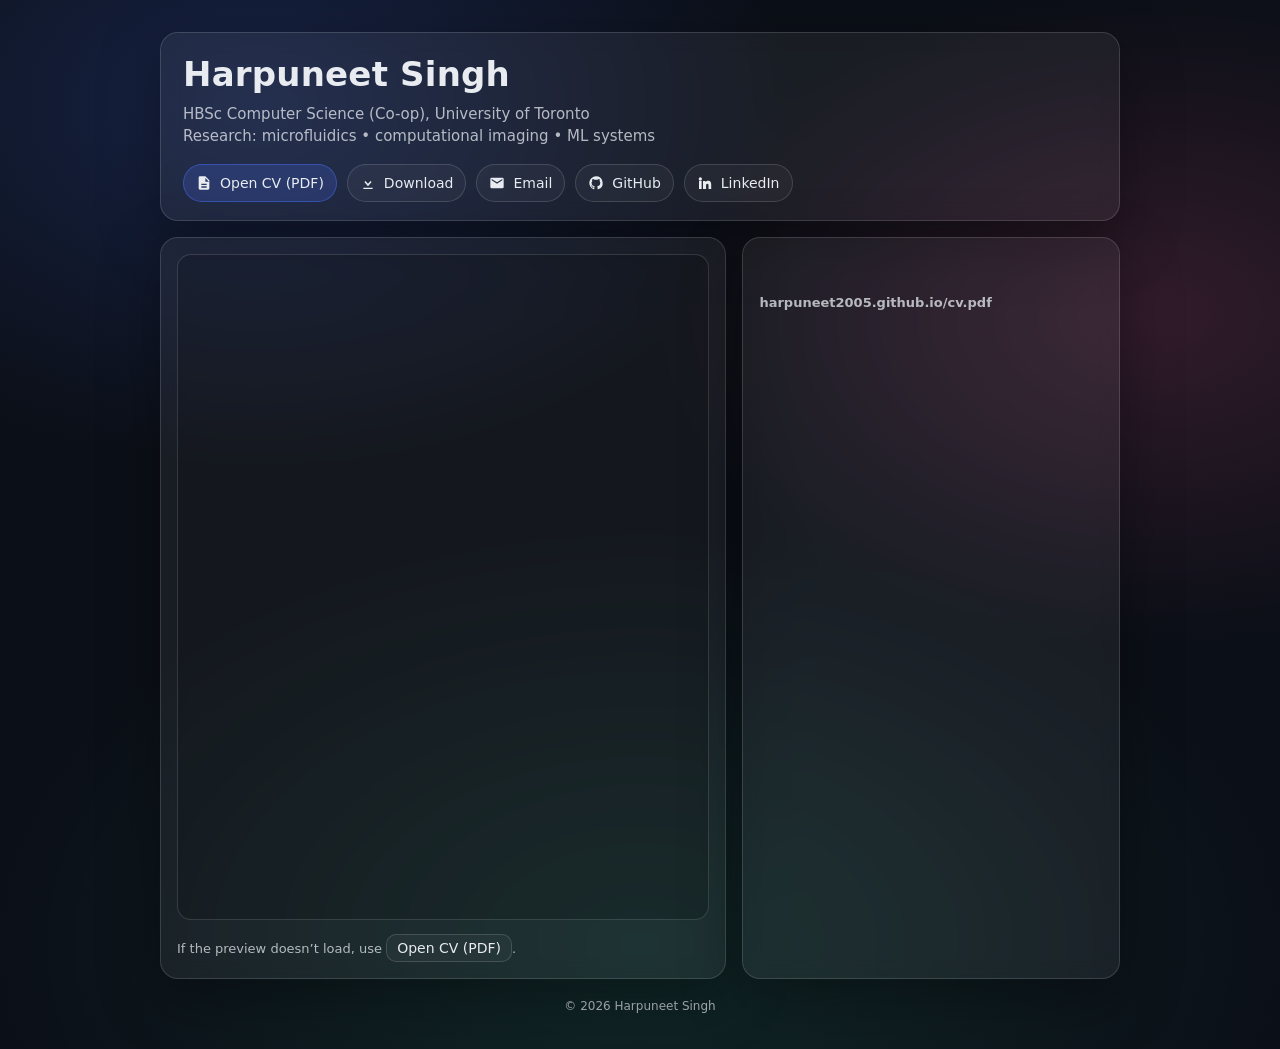
==== index.html @ 093b3f31 "Add initial page" ====
<!doctype html>
<html lang="en">
<head>
  <meta charset="utf-8" />
  <meta name="viewport" content="width=device-width, initial-scale=1" />
  <title>Harpuneet Singh — CV</title>
  <meta name="description" content="Harpuneet Singh — CV, links, and contact." />
  <style>
    :root {
      --bg: #0b0f17;
      --card: rgba(255, 255, 255, 0.06);
      --text: #e8ecf1;
      --muted: rgba(232, 236, 241, 0.75);
      --border: rgba(255, 255, 255, 0.14);
      --shadow: 0 18px 60px rgba(0,0,0,0.35);
      --radius: 18px;
    }

    * { box-sizing: border-box; }
    body {
      margin: 0;
      font-family: ui-sans-serif, system-ui, -apple-system, Segoe UI, Roboto, Helvetica, Arial, "Apple Color Emoji", "Segoe UI Emoji";
      color: var(--text);
      background:
        radial-gradient(900px 600px at 20% 10%, rgba(74, 114, 255, 0.20), transparent 60%),
        radial-gradient(900px 600px at 90% 30%, rgba(255, 92, 150, 0.16), transparent 55%),
        radial-gradient(1100px 700px at 50% 90%, rgba(64, 255, 189, 0.10), transparent 60%),
        var(--bg);
      min-height: 100vh;
      display: grid;
      place-items: center;
      padding: 32px 16px;
    }

    .container {
      width: 100%;
      max-width: 960px;
      display: grid;
      gap: 16px;
    }

    .card {
      background: var(--card);
      border: 1px solid var(--border);
      border-radius: var(--radius);
      box-shadow: var(--shadow);
      backdrop-filter: blur(10px);
      -webkit-backdrop-filter: blur(10px);
      overflow: hidden;
    }

    header.card {
      padding: 22px 22px 18px;
      display: grid;
      gap: 10px;
    }

    h1 {
      margin: 0;
      font-size: clamp(26px, 3vw, 34px);
      letter-spacing: 0.2px;
      line-height: 1.15;
    }

    .subtitle {
      margin: 0;
      color: var(--muted);
      line-height: 1.45;
      font-size: 15px;
    }

    .actions {
      display: flex;
      flex-wrap: wrap;
      gap: 10px;
      margin-top: 6px;
    }

    a.btn {
      display: inline-flex;
      align-items: center;
      gap: 8px;
      padding: 10px 12px;
      border-radius: 999px;
      border: 1px solid var(--border);
      text-decoration: none;
      color: var(--text);
      background: rgba(255,255,255,0.04);
      transition: transform 120ms ease, background 120ms ease, border-color 120ms ease;
      font-size: 14px;
      line-height: 1;
      white-space: nowrap;
    }
    a.btn:hover { transform: translateY(-1px); background: rgba(255,255,255,0.08); border-color: rgba(255,255,255,0.22); }
    a.btn:active { transform: translateY(0px); }

    .btn.primary {
      background: rgba(74, 114, 255, 0.20);
      border-color: rgba(74, 114, 255, 0.45);
    }

    .row {
      display: grid;
      gap: 16px;
      grid-template-columns: 1fr;
    }

    @media (min-width: 980px) {
      .row { grid-template-columns: 1.2fr 0.8fr; }
    }

    .pane {
      padding: 16px;
    }

    .note {
      color: var(--muted);
      font-size: 13px;
      line-height: 1.5;
      margin: 0;
    }

    iframe {
      width: 100%;
      height: min(74vh, 820px);
      border: 1px solid var(--border);
      border-radius: 14px;
      background: rgba(0,0,0,0.15);
    }

    footer {
      text-align: center;
      color: var(--muted);
      font-size: 12px;
      padding: 4px 8px;
    }

    /* Simple inline icons */
    .icon {
      width: 16px;
      height: 16px;
      display: inline-block;
    }
    .icon svg { width: 16px; height: 16px; fill: currentColor; }
  </style>
</head>

<body>
  <main class="container">
    <header class="card">
      <h1>Harpuneet Singh</h1>
      <p class="subtitle">
        HBSc Computer Science (Co-op), University of Toronto<br />
        Research: microfluidics • computational imaging • ML systems
      </p>

      <nav class="actions" aria-label="Links">
        <a class="btn primary" href="./cv.pdf" target="_blank" rel="noopener">
          <span class="icon" aria-hidden="true">
            <svg viewBox="0 0 24 24"><path d="M14 2H6a2 2 0 0 0-2 2v16a2 2 0 0 0 2 2h12a2 2 0 0 0 2-2V8zm0 2.5L19.5 10H14zM8 13h8v2H8zm0 4h8v2H8z"/></svg>
          </span>
          Open CV (PDF)
        </a>

        <a class="btn" href="./cv.pdf" download>
          <span class="icon" aria-hidden="true">
            <svg viewBox="0 0 24 24"><path d="M12 3v10l4-4 1.4 1.4L12 16.8 6.6 10.4 8 9l4 4V3zM5 19h14v2H5z"/></svg>
          </span>
          Download
        </a>

        <a class="btn" href="mailto:hpuneet.singh@mail.utoronto.ca">
          <span class="icon" aria-hidden="true">
            <svg viewBox="0 0 24 24"><path d="M20 4H4a2 2 0 0 0-2 2v12a2 2 0 0 0 2 2h16a2 2 0 0 0 2-2V6a2 2 0 0 0-2-2zm0 4-8 5-8-5V6l8 5 8-5z"/></svg>
          </span>
          Email
        </a>

        <a class="btn" href="https://github.com/Harpuneet2005" target="_blank" rel="noopener">
          <span class="icon" aria-hidden="true">
            <svg viewBox="0 0 24 24"><path d="M12 2a10 10 0 0 0-3.2 19.5c.5.1.7-.2.7-.5v-1.7c-2.9.6-3.5-1.2-3.5-1.2-.5-1.2-1.2-1.5-1.2-1.5-1-.7.1-.7.1-.7 1.1.1 1.7 1.2 1.7 1.2 1 .1.2 2.1 2.9 1.5.1-.7.4-1.2.7-1.5-2.3-.3-4.8-1.2-4.8-5.3 0-1.2.4-2.1 1.1-2.9-.1-.3-.5-1.3.1-2.7 0 0 .9-.3 2.9 1.1.8-.2 1.6-.3 2.4-.3s1.6.1 2.4.3c2-1.4 2.9-1.1 2.9-1.1.6 1.4.2 2.4.1 2.7.7.8 1.1 1.7 1.1 2.9 0 4.1-2.5 5-4.8 5.3.4.3.8 1 .8 2.1V21c0 .3.2.6.7.5A10 10 0 0 0 12 2z"/></svg>
          </span>
          GitHub
        </a>

        <a class="btn" href="https://www.linkedin.com/in/harpuneet2005/" target="_blank" rel="noopener">
          <span class="icon" aria-hidden="true">
            <svg viewBox="0 0 24 24"><path d="M4.98 3.5A2.5 2.5 0 1 1 5 8.5a2.5 2.5 0 0 1-.02-5zM3 9h4v12H3zM9 9h3.8v1.7h.1c.5-1 1.8-2 3.7-2 4 0 4.7 2.6 4.7 6V21h-4v-5.1c0-1.2 0-2.8-1.7-2.8s-2 1.3-2 2.7V21H9z"/></svg>
          </span>
          LinkedIn
        </a>
      </nav>
    </header>

    <section class="row">
      <div class="card pane">
        <iframe src="./CV.pdf" title="Harpuneet Singh CV PDF"></iframe>
        <p class="note" style="margin-top:10px;">
          If the preview doesn’t load, use <a class="btn" style="padding:6px 10px; border-radius:10px;" href="./cv.pdf" target="_blank" rel="noopener">Open CV (PDF)</a>.
        </p>
      </div>

      <aside class="card pane">
        <p class="note">
          <br /><br />
          <strong>harpuneet2005.github.io/cv.pdf</strong>
          <br /><br />
        </p>
      </aside>
    </section>

    <footer>
      © <span id="year"></span> Harpuneet Singh
    </footer>
  </main>

  <script>
    document.getElementById("year").textContent = new Date().getFullYear();
  </script>
</body>
</html>
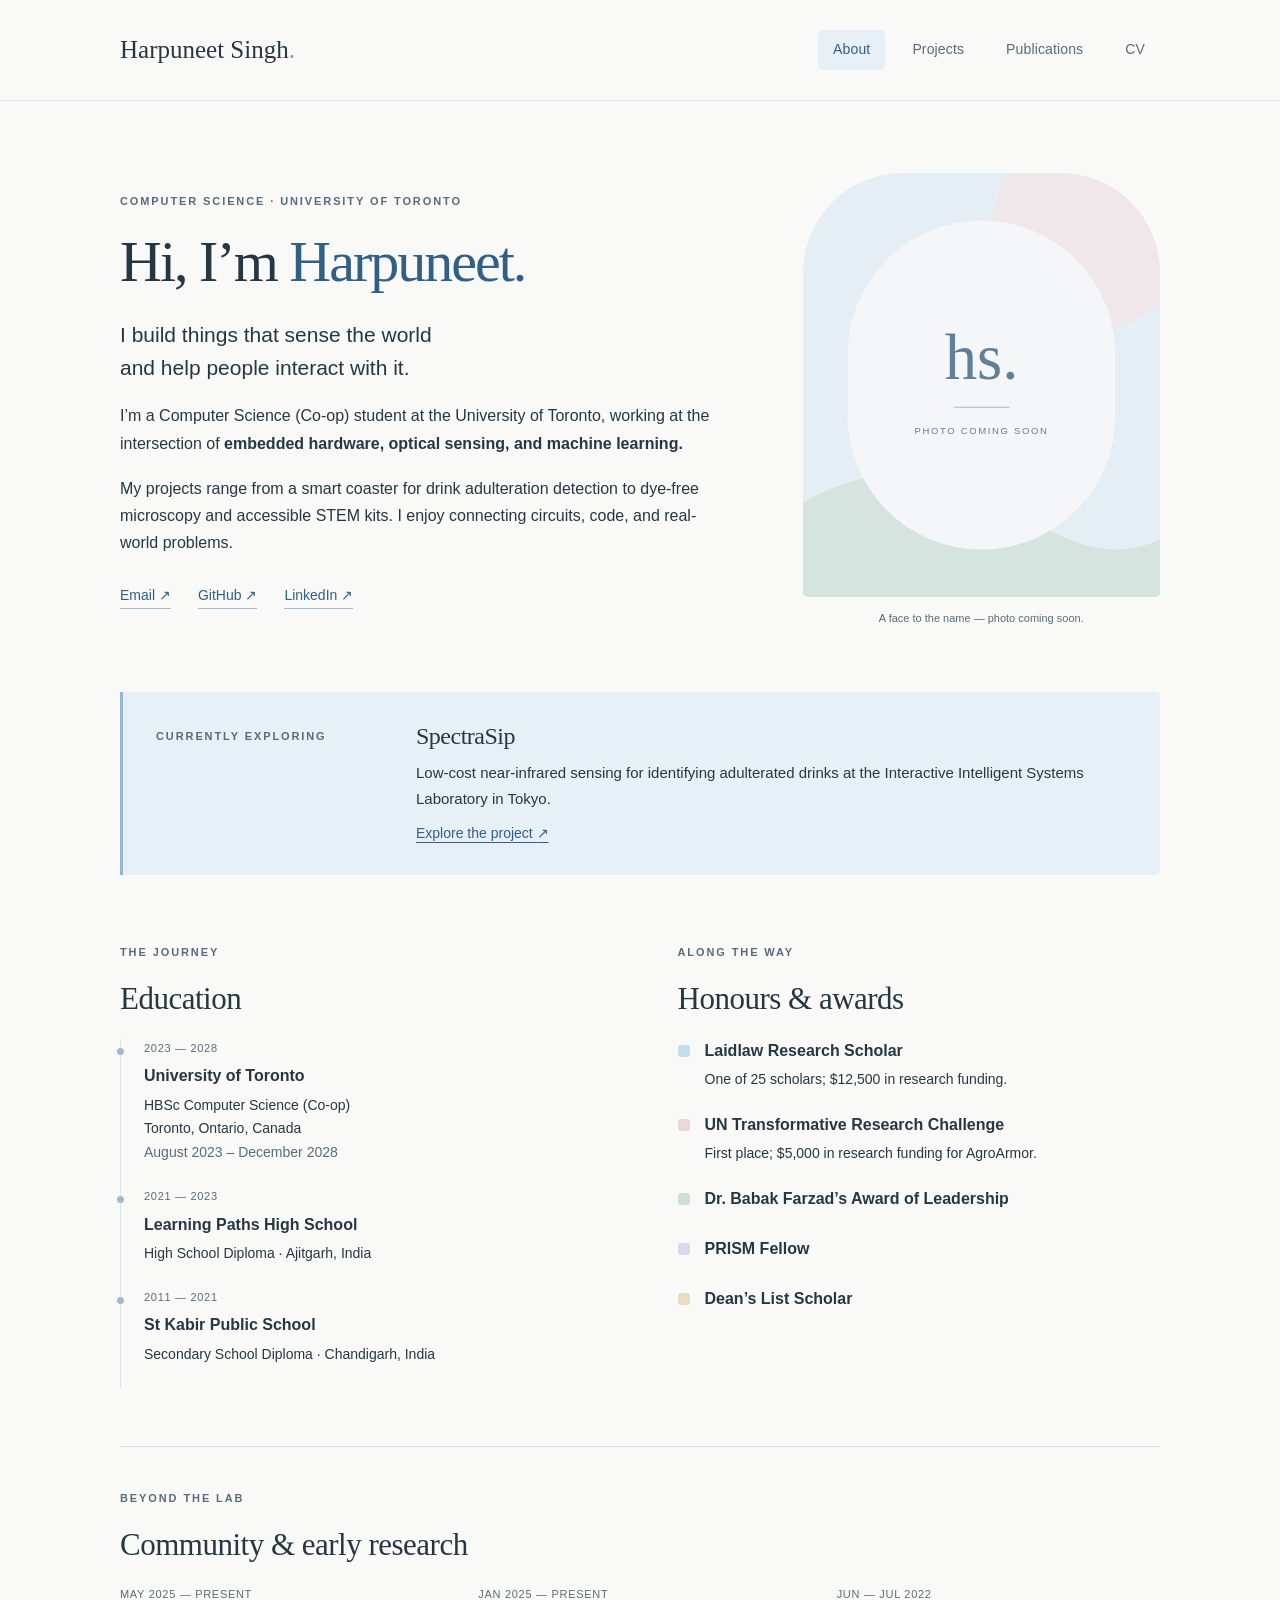
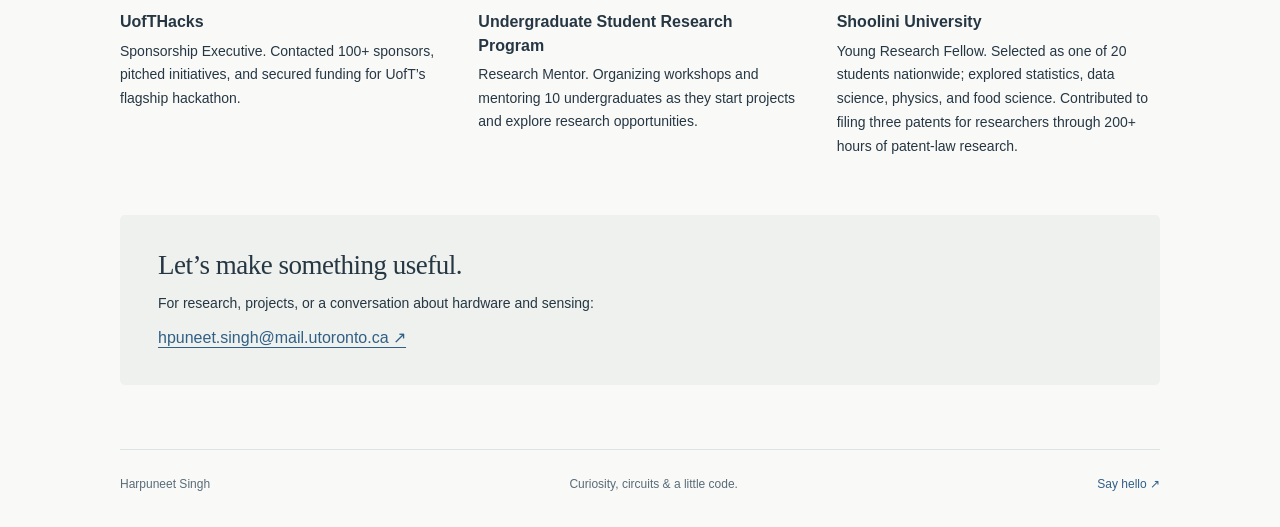
==== commit 984315bb: "New Website" ====
--- a/index.html
+++ b/index.html
@@ -1,221 +1 @@
-<!doctype html>
-<html lang="en">
-<head>
-  <meta charset="utf-8" />
-  <meta name="viewport" content="width=device-width, initial-scale=1" />
-  <title>Harpuneet Singh — CV</title>
-  <meta name="description" content="Harpuneet Singh — CV, links, and contact." />
-  <style>
-    :root {
-      --bg: #0b0f17;
-      --card: rgba(255, 255, 255, 0.06);
-      --text: #e8ecf1;
-      --muted: rgba(232, 236, 241, 0.75);
-      --border: rgba(255, 255, 255, 0.14);
-      --shadow: 0 18px 60px rgba(0,0,0,0.35);
-      --radius: 18px;
-    }
-
-    * { box-sizing: border-box; }
-    body {
-      margin: 0;
-      font-family: ui-sans-serif, system-ui, -apple-system, Segoe UI, Roboto, Helvetica, Arial, "Apple Color Emoji", "Segoe UI Emoji";
-      color: var(--text);
-      background:
-        radial-gradient(900px 600px at 20% 10%, rgba(74, 114, 255, 0.20), transparent 60%),
-        radial-gradient(900px 600px at 90% 30%, rgba(255, 92, 150, 0.16), transparent 55%),
-        radial-gradient(1100px 700px at 50% 90%, rgba(64, 255, 189, 0.10), transparent 60%),
-        var(--bg);
-      min-height: 100vh;
-      display: grid;
-      place-items: center;
-      padding: 32px 16px;
-    }
-
-    .container {
-      width: 100%;
-      max-width: 960px;
-      display: grid;
-      gap: 16px;
-    }
-
-    .card {
-      background: var(--card);
-      border: 1px solid var(--border);
-      border-radius: var(--radius);
-      box-shadow: var(--shadow);
-      backdrop-filter: blur(10px);
-      -webkit-backdrop-filter: blur(10px);
-      overflow: hidden;
-    }
-
-    header.card {
-      padding: 22px 22px 18px;
-      display: grid;
-      gap: 10px;
-    }
-
-    h1 {
-      margin: 0;
-      font-size: clamp(26px, 3vw, 34px);
-      letter-spacing: 0.2px;
-      line-height: 1.15;
-    }
-
-    .subtitle {
-      margin: 0;
-      color: var(--muted);
-      line-height: 1.45;
-      font-size: 15px;
-    }
-
-    .actions {
-      display: flex;
-      flex-wrap: wrap;
-      gap: 10px;
-      margin-top: 6px;
-    }
-
-    a.btn {
-      display: inline-flex;
-      align-items: center;
-      gap: 8px;
-      padding: 10px 12px;
-      border-radius: 999px;
-      border: 1px solid var(--border);
-      text-decoration: none;
-      color: var(--text);
-      background: rgba(255,255,255,0.04);
-      transition: transform 120ms ease, background 120ms ease, border-color 120ms ease;
-      font-size: 14px;
-      line-height: 1;
-      white-space: nowrap;
-    }
-    a.btn:hover { transform: translateY(-1px); background: rgba(255,255,255,0.08); border-color: rgba(255,255,255,0.22); }
-    a.btn:active { transform: translateY(0px); }
-
-    .btn.primary {
-      background: rgba(74, 114, 255, 0.20);
-      border-color: rgba(74, 114, 255, 0.45);
-    }
-
-    .row {
-      display: grid;
-      gap: 16px;
-      grid-template-columns: 1fr;
-    }
-
-    @media (min-width: 980px) {
-      .row { grid-template-columns: 1.2fr 0.8fr; }
-    }
-
-    .pane {
-      padding: 16px;
-    }
-
-    .note {
-      color: var(--muted);
-      font-size: 13px;
-      line-height: 1.5;
-      margin: 0;
-    }
-
-    iframe {
-      width: 100%;
-      height: min(74vh, 820px);
-      border: 1px solid var(--border);
-      border-radius: 14px;
-      background: rgba(0,0,0,0.15);
-    }
-
-    footer {
-      text-align: center;
-      color: var(--muted);
-      font-size: 12px;
-      padding: 4px 8px;
-    }
-
-    /* Simple inline icons */
-    .icon {
-      width: 16px;
-      height: 16px;
-      display: inline-block;
-    }
-    .icon svg { width: 16px; height: 16px; fill: currentColor; }
-  </style>
-</head>
-
-<body>
-  <main class="container">
-    <header class="card">
-      <h1>Harpuneet Singh</h1>
-      <p class="subtitle">
-        HBSc Computer Science (Co-op), University of Toronto<br />
-        Research: microfluidics • computational imaging • ML systems
-      </p>
-
-      <nav class="actions" aria-label="Links">
-        <a class="btn primary" href="./cv.pdf" target="_blank" rel="noopener">
-          <span class="icon" aria-hidden="true">
-            <svg viewBox="0 0 24 24"><path d="M14 2H6a2 2 0 0 0-2 2v16a2 2 0 0 0 2 2h12a2 2 0 0 0 2-2V8zm0 2.5L19.5 10H14zM8 13h8v2H8zm0 4h8v2H8z"/></svg>
-          </span>
-          Open CV (PDF)
-        </a>
-
-        <a class="btn" href="./cv.pdf" download>
-          <span class="icon" aria-hidden="true">
-            <svg viewBox="0 0 24 24"><path d="M12 3v10l4-4 1.4 1.4L12 16.8 6.6 10.4 8 9l4 4V3zM5 19h14v2H5z"/></svg>
-          </span>
-          Download
-        </a>
-
-        <a class="btn" href="mailto:hpuneet.singh@mail.utoronto.ca">
-          <span class="icon" aria-hidden="true">
-            <svg viewBox="0 0 24 24"><path d="M20 4H4a2 2 0 0 0-2 2v12a2 2 0 0 0 2 2h16a2 2 0 0 0 2-2V6a2 2 0 0 0-2-2zm0 4-8 5-8-5V6l8 5 8-5z"/></svg>
-          </span>
-          Email
-        </a>
-
-        <a class="btn" href="https://github.com/Harpuneet2005" target="_blank" rel="noopener">
-          <span class="icon" aria-hidden="true">
-            <svg viewBox="0 0 24 24"><path d="M12 2a10 10 0 0 0-3.2 19.5c.5.1.7-.2.7-.5v-1.7c-2.9.6-3.5-1.2-3.5-1.2-.5-1.2-1.2-1.5-1.2-1.5-1-.7.1-.7.1-.7 1.1.1 1.7 1.2 1.7 1.2 1 .1.2 2.1 2.9 1.5.1-.7.4-1.2.7-1.5-2.3-.3-4.8-1.2-4.8-5.3 0-1.2.4-2.1 1.1-2.9-.1-.3-.5-1.3.1-2.7 0 0 .9-.3 2.9 1.1.8-.2 1.6-.3 2.4-.3s1.6.1 2.4.3c2-1.4 2.9-1.1 2.9-1.1.6 1.4.2 2.4.1 2.7.7.8 1.1 1.7 1.1 2.9 0 4.1-2.5 5-4.8 5.3.4.3.8 1 .8 2.1V21c0 .3.2.6.7.5A10 10 0 0 0 12 2z"/></svg>
-          </span>
-          GitHub
-        </a>
-
-        <a class="btn" href="https://www.linkedin.com/in/harpuneet2005/" target="_blank" rel="noopener">
-          <span class="icon" aria-hidden="true">
-            <svg viewBox="0 0 24 24"><path d="M4.98 3.5A2.5 2.5 0 1 1 5 8.5a2.5 2.5 0 0 1-.02-5zM3 9h4v12H3zM9 9h3.8v1.7h.1c.5-1 1.8-2 3.7-2 4 0 4.7 2.6 4.7 6V21h-4v-5.1c0-1.2 0-2.8-1.7-2.8s-2 1.3-2 2.7V21H9z"/></svg>
-          </span>
-          LinkedIn
-        </a>
-      </nav>
-    </header>
-
-    <section class="row">
-      <div class="card pane">
-        <iframe src="./CV.pdf" title="Harpuneet Singh CV PDF"></iframe>
-        <p class="note" style="margin-top:10px;">
-          If the preview doesn’t load, use <a class="btn" style="padding:6px 10px; border-radius:10px;" href="./cv.pdf" target="_blank" rel="noopener">Open CV (PDF)</a>.
-        </p>
-      </div>
-
-      <aside class="card pane">
-        <p class="note">
-          <br /><br />
-          <strong>harpuneet2005.github.io/cv.pdf</strong>
-          <br /><br />
-        </p>
-      </aside>
-    </section>
-
-    <footer>
-      © <span id="year"></span> Harpuneet Singh
-    </footer>
-  </main>
-
-  <script>
-    document.getElementById("year").textContent = new Date().getFullYear();
-  </script>
-</body>
-</html>
+<!doctype html><html lang="en"><head><meta charset="utf-8"><meta name="viewport" content="width=device-width,initial-scale=1"><meta name="description" content="Harpuneet Singh — University of Toronto computer science student working across sensing, embedded systems, and human-centred technology."><meta name="theme-color" content="#f9faf8"><title>About · Harpuneet Singh</title><link rel="icon" href="assets/favicon.svg" type="image/svg+xml"><link rel="stylesheet" href="assets/style.css"><script src="assets/site.js" defer></script></head><body><a class="skip" href="#main">Skip to content</a><header><div class="header-inner"><a class="wordmark" href="index.html">Harpuneet Singh<span class="dot">.</span></a><nav aria-label="Main navigation"><a href="index.html" aria-current="page">About</a><a href="projects.html">Projects</a><a href="publications.html">Publications</a><a href="cv.html">CV</a></nav></div></header><main id="main"><section class="intro"><div class="intro-copy"><p class="eyebrow">COMPUTER SCIENCE · UNIVERSITY OF TORONTO</p><h1>Hi, I’m <span>Harpuneet.</span></h1><p class="lead">I build things that sense the world<br class="desktop"> and help people interact with it.</p><p>I’m a Computer Science (Co-op) student at the University of Toronto, working at the intersection of <strong>embedded hardware, optical sensing, and machine learning.</strong></p><p>My projects range from a smart coaster for drink adulteration detection to dye-free microscopy and accessible STEM kits. I enjoy connecting circuits, code, and real-world problems.</p><div class="contact-links"><a href="mailto:hpuneet.singh@mail.utoronto.ca">Email ↗</a><a href="https://github.com/Harpuneet2005">GitHub ↗</a><a href="https://www.linkedin.com/in/harpuneet2005/">LinkedIn ↗</a></div></div><figure class="portrait"><img src="assets/images/portrait.svg" alt="Placeholder reserved for a portrait of Harpuneet Singh" width="640" height="760"><figcaption>A face to the name — photo coming soon.</figcaption></figure></section><section class="now"><span class="eyebrow">CURRENTLY EXPLORING</span><div><h2>SpectraSip</h2><p>Low-cost near-infrared sensing for identifying adulterated drinks at the Interactive Intelligent Systems Laboratory in Tokyo.</p><a href="projects.html#spectrasip">Explore the project <span aria-hidden="true">↗</span></a></div></section><section class="about-grid"><div><p class="eyebrow">THE JOURNEY</p><h2>Education</h2><div class="timeline"><article><span class="date">2023 — 2028</span><h3>University of Toronto</h3><p>HBSc Computer Science (Co-op)<br>Toronto, Ontario, Canada<br><span class="muted">August 2023 – December 2028</span></p></article><article><span class="date">2021 — 2023</span><h3>Learning Paths High School</h3><p>High School Diploma · Ajitgarh, India</p></article><article><span class="date">2011 — 2021</span><h3>St Kabir Public School</h3><p>Secondary School Diploma · Chandigarh, India</p></article></div></div><div><p class="eyebrow">ALONG THE WAY</p><h2>Honours & awards</h2><ul class="award-list"><li><span class="award-dot blue"></span><div><h3>Laidlaw Research Scholar</h3><p>One of 25 scholars; $12,500 in research funding.</p></div></li><li><span class="award-dot pink"></span><div><h3>UN Transformative Research Challenge</h3><p>First place; $5,000 in research funding for AgroArmor.</p></div></li><li><span class="award-dot sage"></span><div><h3>Dr. Babak Farzad’s Award of Leadership</h3></div></li><li><span class="award-dot lavender"></span><div><h3>PRISM Fellow</h3></div></li><li><span class="award-dot sand"></span><div><h3>Dean’s List Scholar</h3></div></li></ul></div></section><section class="section-line"><p class="eyebrow">BEYOND THE LAB</p><h2>Community & early research</h2><div class="community"><article><span class="date">MAY 2025 — PRESENT</span><h3>UofTHacks</h3><p>Sponsorship Executive. Contacted 100+ sponsors, pitched initiatives, and secured funding for UofT’s flagship hackathon.</p></article><article><span class="date">JAN 2025 — PRESENT</span><h3>Undergraduate Student Research Program</h3><p>Research Mentor. Organizing workshops and mentoring 10 undergraduates as they start projects and explore research opportunities.</p></article><article><span class="date">JUN — JUL 2022</span><h3>Shoolini University</h3><p>Young Research Fellow. Selected as one of 20 students nationwide; explored statistics, data science, physics, and food science. Contributed to filing three patents for researchers through 200+ hours of patent-law research.</p></article></div></section><section class="closing"><h2>Let’s make something useful.</h2><p>For research, projects, or a conversation about hardware and sensing:</p><a class="email" href="mailto:hpuneet.singh@mail.utoronto.ca">hpuneet.singh@mail.utoronto.ca ↗</a></section></main><footer><span>Harpuneet Singh</span><span>Curiosity, circuits & a little code.</span><a href="mailto:hpuneet.singh@mail.utoronto.ca">Say hello ↗</a></footer></body></html>
--- a/assets/style.css
+++ b/assets/style.css
@@ -0,0 +1,2 @@
+:root{--paper:#f9faf8;--ink:#263743;--muted:#596b78;--blue:#315f86;--light-blue:#e7eff7;--line:#dbe3e6;--serif:Georgia,'Times New Roman',serif}*{box-sizing:border-box}body{margin:0;background:var(--paper);color:var(--ink);font:16px/1.7 -apple-system,BlinkMacSystemFont,'Segoe UI',Arial,sans-serif}a{color:var(--blue);text-underline-offset:4px}a:hover{text-decoration:underline}a:focus-visible,button:focus-visible,summary:focus-visible{outline:3px solid #337eb5;outline-offset:5px}header{border-bottom:1px solid var(--line);background:var(--paper)}.header-inner{max-width:1112px;margin:auto;min-height:100px;display:flex;align-items:center;justify-content:space-between;padding:0 36px;gap:24px}.wordmark{font-family:var(--serif);font-size:25px;color:var(--ink);text-decoration:none;white-space:nowrap}.dot{color:#749ac2}nav{display:flex;gap:12px}nav a{font-size:14px;letter-spacing:.01em;color:var(--muted);padding:8px 15px;text-decoration:none;border-radius:5px}nav a[aria-current=page]{color:var(--blue);background:var(--light-blue)}nav a:hover{background:#edf1f3;text-decoration:none}main{max-width:1112px;padding:0 36px;margin:auto}h1,h2,h3,p{margin-top:0}h1{font-family:var(--serif);font-weight:400;letter-spacing:-2px;font-size:58px;line-height:1.13;margin-bottom:25px}h1 span:not(.dot){color:var(--blue)}h2{font-family:var(--serif);font-size:31px;line-height:1.25;font-weight:400;letter-spacing:-.5px;margin-bottom:20px}h3{font-size:16px;line-height:1.45;font-weight:600;margin-bottom:6px}p{margin-bottom:18px}.eyebrow{font-size:11px;letter-spacing:1.9px;font-weight:600;color:var(--muted);margin-bottom:18px}.lead{font-size:21px;line-height:1.55;color:var(--ink);max-width:680px}.intro{display:grid;grid-template-columns:1.7fr 1fr;gap:75px;align-items:center;padding:72px 0 64px}.intro-copy>p:not(.lead):not(.eyebrow){max-width:590px}.portrait{margin:0;align-self:center}.portrait img{display:block;width:100%;height:auto;border-radius:100px 100px 5px 5px}.portrait figcaption{font-size:11px;color:var(--muted);text-align:center;margin-top:12px}.contact-links{display:flex;gap:27px;margin-top:28px}.contact-links a{font-size:14px;text-decoration:none;border-bottom:1px solid #a9bbca}.now{display:grid;grid-template-columns:230px 1fr;gap:30px;background:var(--light-blue);border-left:3px solid #97b8d5;padding:29px 33px;margin:0 0 68px;border-radius:0 5px 5px 0}.now .eyebrow{padding-top:6px;margin:0}.now h2{font-size:24px;margin-bottom:9px}.now p{margin-bottom:8px;font-size:15px}.now a{font-size:14px}.about-grid{display:grid;grid-template-columns:1fr 1fr;gap:75px;margin-bottom:58px}.timeline article{padding:0 0 22px 23px;position:relative;border-left:1px solid var(--line)}.timeline article:before{content:'';width:7px;height:7px;border-radius:50%;background:#a0bbd0;position:absolute;left:-4px;top:9px}.timeline p{font-size:14px;margin:0}.date{font-size:11px;letter-spacing:.7px;color:var(--muted);display:block;margin-bottom:7px}.award-list{padding:0;margin:0;list-style:none}.award-list li{display:flex;gap:15px;padding:0 0 21px}.award-list p{font-size:14px;margin:0}.award-dot{width:12px;height:12px;border-radius:3px;flex:none;margin-top:6px}.blue{background:#c6ddef}.pink{background:#ecd5dd}.sage{background:#cedfd3}.lavender{background:#ded7ec}.sand{background:#e8ddbf}.section-line{border-top:1px solid var(--line);padding-top:42px}.community{display:grid;grid-template-columns:repeat(3,1fr);gap:35px}.community p{font-size:14px}.closing{background:#eef1ed;padding:34px 38px;margin:38px 0 64px;border-radius:5px}.closing h2{font-size:27px;margin-bottom:10px}.closing p{font-size:14px;margin-bottom:8px}.email{font-size:16px;overflow-wrap:anywhere}footer{max-width:1040px;margin:0 auto;padding:24px 0 32px;border-top:1px solid var(--line);display:flex;justify-content:space-between;gap:18px;color:var(--muted);font-size:12px}footer a{text-decoration:none}.page-heading{padding:64px 0 35px}.page-heading h1{font-size:54px}.page-heading p:last-child{margin-bottom:0}.filters{display:flex;gap:10px;flex-wrap:wrap;padding-bottom:27px;border-bottom:1px solid var(--line)}button{font:inherit;cursor:pointer}.filters button{font-size:13px;background:transparent;border:1px solid var(--line);border-radius:5px;color:var(--muted);padding:8px 15px}.filters button[aria-pressed=true]{background:var(--light-blue);border-color:#b6cfe1;color:var(--blue)}.filters button span{margin-left:6px;font-size:11px}.project{display:grid;grid-template-columns:195px 1fr;gap:50px;padding:40px 0;border-bottom:1px solid var(--line);scroll-margin-top:25px}.project-side{display:flex;align-items:flex-start;flex-direction:column;gap:10px}.project-number{font:35px var(--serif);color:#8aa6bd}.category{font-size:11px;padding:3px 10px;border-radius:3px;background:var(--light-blue);color:var(--blue)}.project:nth-child(3n+2) .category{background:#eee6ed;color:#71526e}.project:nth-child(3n) .category{background:#e4ece3;color:#476647}.project h2{margin:0 0 5px;font-size:30px}.project-sub{font-size:17px;margin-bottom:4px}.lab{font-size:12px;color:var(--muted);margin-bottom:21px}.project p:not(.lab):not(.project-sub){font-size:15px}.tags{display:flex;flex-wrap:wrap;gap:6px;margin-top:20px}.tags span{background:#eff2f2;padding:3px 9px;font-size:11px;color:var(--muted)}.text-link{display:inline-block;font-size:14px;margin-top:15px}.projects{margin-bottom:64px}[hidden]{display:none!important}.publication{display:grid;grid-template-columns:165px 1fr;gap:45px;border-top:1px solid var(--line);padding:38px 0 80px;min-height:530px}.pub-year{font:32px var(--serif);color:var(--blue)}.pub-year span{display:block;font:10px/1.7 -apple-system,BlinkMacSystemFont,'Segoe UI',sans-serif;letter-spacing:1px;margin-top:10px;color:var(--muted)}.publication h2{font-size:29px}.publication p{font-size:15px}.muted{color:var(--muted)}.actions{display:flex;gap:12px;flex-wrap:wrap;align-items:center;margin:24px 0}.button{background:var(--blue);color:white;border:1px solid var(--blue);border-radius:4px;padding:10px 16px;text-decoration:none;font-size:13px;display:inline-block}.button.secondary{background:transparent;color:var(--blue);border-color:#afc2d1}.button:hover{filter:brightness(.95);text-decoration:none}.actions .text-link{margin:0}details{border-top:1px solid var(--line);margin-top:28px;padding-top:18px;font-size:13px}summary{cursor:pointer;color:var(--blue);margin-bottom:12px}.cv-panel{border:1px solid #cbd7df;border-radius:5px;overflow:hidden;margin-bottom:15px;background:#fff}.cv-toolbar{display:flex;align-items:center;justify-content:space-between;padding:14px 20px;background:var(--light-blue);font-size:12px;gap:15px}.cv-panel object{display:block;width:100%;height:850px;border:0}.pdf-fallback{text-align:center;padding:65px 20px}.small{font-size:12px;margin-bottom:60px}.skip{position:absolute;left:15px;top:-80px;background:white;padding:10px;z-index:10}.skip:focus{top:10px}.sr-only{position:absolute;width:1px;height:1px;overflow:hidden;clip:rect(0,0,0,0)}@media(min-width:1500px){.intro{padding-top:86px;padding-bottom:76px}}@media(max-width:800px){.header-inner{padding:20px 24px;min-height:90px;gap:16px}.wordmark{font-size:22px}nav{gap:2px}nav a{padding:8px 10px;font-size:13px}main{padding:0 24px}.intro{gap:35px;padding:48px 0}.intro h1{font-size:44px}.lead{font-size:19px}.now{grid-template-columns:1fr;gap:12px;padding:25px}.about-grid{gap:35px}.community{grid-template-columns:1fr;gap:18px}.community article{border-bottom:1px solid var(--line);padding-bottom:14px}footer{margin:0 24px}.project{grid-template-columns:140px 1fr;gap:25px}.publication{grid-template-columns:110px 1fr;gap:25px}}@media(max-width:580px){body{font-size:15px}.header-inner{display:block;padding:20px 22px 15px}.wordmark{font-size:25px}nav{margin-top:16px;justify-content:space-between}nav a{padding:7px 12px}main{padding:0 22px}.intro{grid-template-columns:1fr;padding:38px 0;gap:30px}.intro h1{font-size:43px}.eyebrow{font-size:10px;letter-spacing:1.4px}.portrait{width:210px;justify-self:start}.portrait figcaption{font-size:10px}.contact-links{margin-top:22px}.about-grid{grid-template-columns:1fr;gap:28px}.now{margin-bottom:42px}.closing{padding:28px 22px;margin-bottom:40px}h2{font-size:28px}.closing h2{font-size:25px}.page-heading{padding:38px 0 28px}.page-heading h1{font-size:43px;letter-spacing:-1.5px}.project{grid-template-columns:1fr;gap:12px;padding:30px 0}.project-side{flex-direction:row;flex-wrap:wrap;align-items:center;gap:12px}.project-number{font-size:25px}.project-side .date{margin:0}.project h2{font-size:29px}.publication{grid-template-columns:1fr;gap:20px;padding-top:25px}.pub-year{font-size:28px}.pub-year span{display:inline-block;margin-left:14px}.publication h2{font-size:27px}.cv-toolbar{flex-direction:column;align-items:flex-start;gap:5px}.cv-panel object{height:620px}.actions{gap:9px}.button{padding:9px 12px}footer{flex-wrap:wrap;margin:0 22px;font-size:11px}footer span:nth-child(2){order:3;flex-basis:100%}.desktop{display:none}}
+@media print{header,footer,.filters,.actions{display:none}body{background:white}main{max-width:100%}.project{break-inside:avoid}.portrait{max-width:160px}}
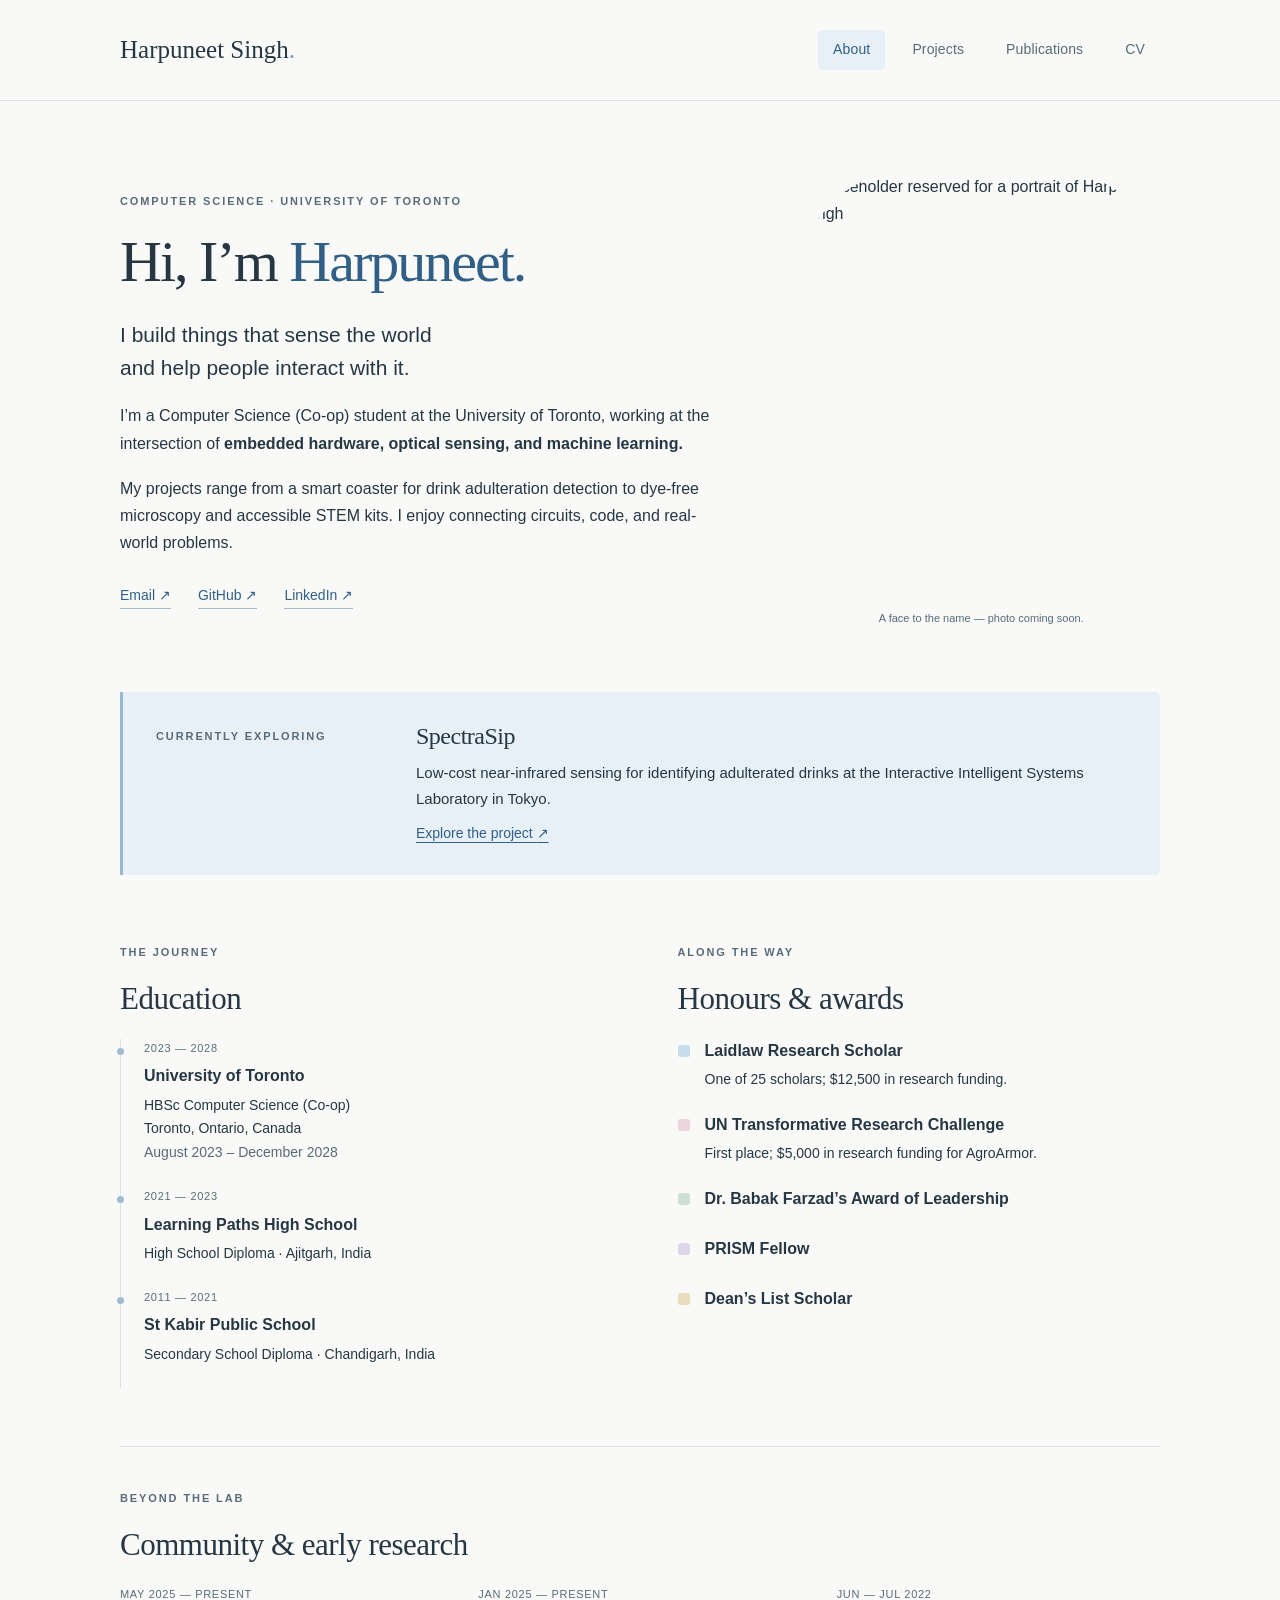
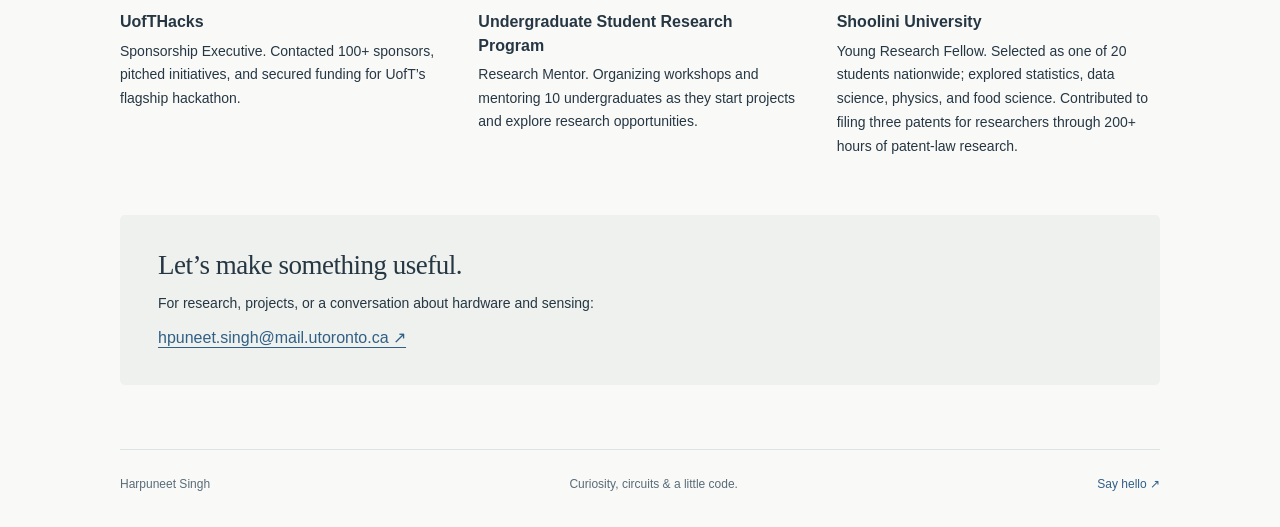
==== commit 9b85c627: "Some changes" ====
--- a/index.html
+++ b/index.html
@@ -1 +1,217 @@
-<!doctype html><html lang="en"><head><meta charset="utf-8"><meta name="viewport" content="width=device-width,initial-scale=1"><meta name="description" content="Harpuneet Singh — University of Toronto computer science student working across sensing, embedded systems, and human-centred technology."><meta name="theme-color" content="#f9faf8"><title>About · Harpuneet Singh</title><link rel="icon" href="assets/favicon.svg" type="image/svg+xml"><link rel="stylesheet" href="assets/style.css"><script src="assets/site.js" defer></script></head><body><a class="skip" href="#main">Skip to content</a><header><div class="header-inner"><a class="wordmark" href="index.html">Harpuneet Singh<span class="dot">.</span></a><nav aria-label="Main navigation"><a href="index.html" aria-current="page">About</a><a href="projects.html">Projects</a><a href="publications.html">Publications</a><a href="cv.html">CV</a></nav></div></header><main id="main"><section class="intro"><div class="intro-copy"><p class="eyebrow">COMPUTER SCIENCE · UNIVERSITY OF TORONTO</p><h1>Hi, I’m <span>Harpuneet.</span></h1><p class="lead">I build things that sense the world<br class="desktop"> and help people interact with it.</p><p>I’m a Computer Science (Co-op) student at the University of Toronto, working at the intersection of <strong>embedded hardware, optical sensing, and machine learning.</strong></p><p>My projects range from a smart coaster for drink adulteration detection to dye-free microscopy and accessible STEM kits. I enjoy connecting circuits, code, and real-world problems.</p><div class="contact-links"><a href="mailto:hpuneet.singh@mail.utoronto.ca">Email ↗</a><a href="https://github.com/Harpuneet2005">GitHub ↗</a><a href="https://www.linkedin.com/in/harpuneet2005/">LinkedIn ↗</a></div></div><figure class="portrait"><img src="assets/images/portrait.svg" alt="Placeholder reserved for a portrait of Harpuneet Singh" width="640" height="760"><figcaption>A face to the name — photo coming soon.</figcaption></figure></section><section class="now"><span class="eyebrow">CURRENTLY EXPLORING</span><div><h2>SpectraSip</h2><p>Low-cost near-infrared sensing for identifying adulterated drinks at the Interactive Intelligent Systems Laboratory in Tokyo.</p><a href="projects.html#spectrasip">Explore the project <span aria-hidden="true">↗</span></a></div></section><section class="about-grid"><div><p class="eyebrow">THE JOURNEY</p><h2>Education</h2><div class="timeline"><article><span class="date">2023 — 2028</span><h3>University of Toronto</h3><p>HBSc Computer Science (Co-op)<br>Toronto, Ontario, Canada<br><span class="muted">August 2023 – December 2028</span></p></article><article><span class="date">2021 — 2023</span><h3>Learning Paths High School</h3><p>High School Diploma · Ajitgarh, India</p></article><article><span class="date">2011 — 2021</span><h3>St Kabir Public School</h3><p>Secondary School Diploma · Chandigarh, India</p></article></div></div><div><p class="eyebrow">ALONG THE WAY</p><h2>Honours & awards</h2><ul class="award-list"><li><span class="award-dot blue"></span><div><h3>Laidlaw Research Scholar</h3><p>One of 25 scholars; $12,500 in research funding.</p></div></li><li><span class="award-dot pink"></span><div><h3>UN Transformative Research Challenge</h3><p>First place; $5,000 in research funding for AgroArmor.</p></div></li><li><span class="award-dot sage"></span><div><h3>Dr. Babak Farzad’s Award of Leadership</h3></div></li><li><span class="award-dot lavender"></span><div><h3>PRISM Fellow</h3></div></li><li><span class="award-dot sand"></span><div><h3>Dean’s List Scholar</h3></div></li></ul></div></section><section class="section-line"><p class="eyebrow">BEYOND THE LAB</p><h2>Community & early research</h2><div class="community"><article><span class="date">MAY 2025 — PRESENT</span><h3>UofTHacks</h3><p>Sponsorship Executive. Contacted 100+ sponsors, pitched initiatives, and secured funding for UofT’s flagship hackathon.</p></article><article><span class="date">JAN 2025 — PRESENT</span><h3>Undergraduate Student Research Program</h3><p>Research Mentor. Organizing workshops and mentoring 10 undergraduates as they start projects and explore research opportunities.</p></article><article><span class="date">JUN — JUL 2022</span><h3>Shoolini University</h3><p>Young Research Fellow. Selected as one of 20 students nationwide; explored statistics, data science, physics, and food science. Contributed to filing three patents for researchers through 200+ hours of patent-law research.</p></article></div></section><section class="closing"><h2>Let’s make something useful.</h2><p>For research, projects, or a conversation about hardware and sensing:</p><a class="email" href="mailto:hpuneet.singh@mail.utoronto.ca">hpuneet.singh@mail.utoronto.ca ↗</a></section></main><footer><span>Harpuneet Singh</span><span>Curiosity, circuits & a little code.</span><a href="mailto:hpuneet.singh@mail.utoronto.ca">Say hello ↗</a></footer></body></html>+<!doctype html>
+<html lang="en">
+  <head>
+    <meta charset="utf-8">
+    <meta name="viewport" content="width=device-width,initial-scale=1">
+    <meta name="description" content="Harpuneet Singh — University of Toronto computer science student working across sensing, embedded systems, and human-centred technology.">
+    <meta name="theme-color" content="#f9faf8">
+    <title>About · Harpuneet Singh</title>
+    <link rel="icon" href="assets/favicon.svg" type="image/svg+xml">
+    <link rel="stylesheet" href="assets/style.css">
+    <script src="assets/site.js" defer></script>
+  </head>
+  <body>
+    <a class="skip" href="#main">Skip to content</a>
+    <header>
+      <div class="header-inner">
+        <a class="wordmark" href="index.html">Harpuneet Singh<span class="dot">.</span></a>
+        <nav aria-label="Main navigation">
+          <a href="index.html" aria-current="page">About</a>
+          <a href="projects.html">Projects</a>
+          <a href="publications.html">Publications</a>
+          <a href="cv.html">CV</a>
+        </nav>
+      </div>
+    </header>
+    <main id="main">
+      <section class="intro">
+        <div class="intro-copy">
+          <p class="eyebrow">
+            COMPUTER SCIENCE · UNIVERSITY OF TORONTO
+          </p>
+          <h1>
+            Hi, I’m <span>Harpuneet.</span>
+          </h1>
+          <p class="lead">
+            I build things that sense the world<br class="desktop"> and help people interact with it.
+          </p>
+          <p>
+            I’m a Computer Science (Co-op) student at the University of Toronto, working at the intersection of <strong>embedded hardware, optical sensing, and machine learning.</strong>
+          </p>
+          <p>
+            My projects range from a smart coaster for drink adulteration detection to dye-free microscopy and accessible STEM kits. I enjoy connecting circuits, code, and real-world problems.
+          </p>
+          <div class="contact-links">
+            <a href="mailto:hpuneet.singh@mail.utoronto.ca">Email ↗</a>
+            <a href="https://github.com/Harpuneet2005">GitHub ↗</a>
+            <a href="https://www.linkedin.com/in/harpuneet2005/">LinkedIn ↗</a>
+          </div>
+        </div>
+        <figure class="portrait">
+          <img src="assets/images/portrait.svg" alt="Placeholder reserved for a portrait of Harpuneet Singh" width="640" height="760">
+          <figcaption>
+            A face to the name — photo coming soon.
+          </figcaption>
+        </figure>
+      </section>
+      <section class="now">
+        <span class="eyebrow">CURRENTLY EXPLORING</span>
+        <div>
+          <h2>
+            SpectraSip
+          </h2>
+          <p>
+            Low-cost near-infrared sensing for identifying adulterated drinks at the Interactive Intelligent Systems Laboratory in Tokyo.
+          </p>
+          <a href="projects.html#spectrasip">Explore the project <span aria-hidden="true">↗</span></a>
+        </div>
+      </section>
+      <section class="about-grid">
+        <div>
+          <p class="eyebrow">
+            THE JOURNEY
+          </p>
+          <h2>
+            Education
+          </h2>
+          <div class="timeline">
+            <article>
+              <span class="date">2023 — 2028</span>
+              <h3>
+                University of Toronto
+              </h3>
+              <p>
+                HBSc Computer Science (Co-op)<br>Toronto, Ontario, Canada<br><span class="muted">August 2023 – December 2028</span>
+              </p>
+            </article>
+            <article>
+              <span class="date">2021 — 2023</span>
+              <h3>
+                Learning Paths High School
+              </h3>
+              <p>
+                High School Diploma · Ajitgarh, India
+              </p>
+            </article>
+            <article>
+              <span class="date">2011 — 2021</span>
+              <h3>
+                St Kabir Public School
+              </h3>
+              <p>
+                Secondary School Diploma · Chandigarh, India
+              </p>
+            </article>
+          </div>
+        </div>
+        <div>
+          <p class="eyebrow">
+            ALONG THE WAY
+          </p>
+          <h2>
+            Honours & awards
+          </h2>
+          <ul class="award-list">
+            <li>
+              <span class="award-dot blue"></span>
+              <div>
+                <h3>
+                  Laidlaw Research Scholar
+                </h3>
+                <p>
+                  One of 25 scholars; $12,500 in research funding.
+                </p>
+              </div>
+            </li>
+            <li>
+              <span class="award-dot pink"></span>
+              <div>
+                <h3>
+                  UN Transformative Research Challenge
+                </h3>
+                <p>
+                  First place; $5,000 in research funding for AgroArmor.
+                </p>
+              </div>
+            </li>
+            <li>
+              <span class="award-dot sage"></span>
+              <div>
+                <h3>
+                  Dr. Babak Farzad’s Award of Leadership
+                </h3>
+              </div>
+            </li>
+            <li>
+              <span class="award-dot lavender"></span>
+              <div>
+                <h3>
+                  PRISM Fellow
+                </h3>
+              </div>
+            </li>
+            <li>
+              <span class="award-dot sand"></span>
+              <div>
+                <h3>
+                  Dean’s List Scholar
+                </h3>
+              </div>
+            </li>
+          </ul>
+        </div>
+      </section>
+      <section class="section-line">
+        <p class="eyebrow">
+          BEYOND THE LAB
+        </p>
+        <h2>
+          Community & early research
+        </h2>
+        <div class="community">
+          <article>
+            <span class="date">MAY 2025 — PRESENT</span>
+            <h3>
+              UofTHacks
+            </h3>
+            <p>
+              Sponsorship Executive. Contacted 100+ sponsors, pitched initiatives, and secured funding for UofT’s flagship hackathon.
+            </p>
+          </article>
+          <article>
+            <span class="date">JAN 2025 — PRESENT</span>
+            <h3>
+              Undergraduate Student Research Program
+            </h3>
+            <p>
+              Research Mentor. Organizing workshops and mentoring 10 undergraduates as they start projects and explore research opportunities.
+            </p>
+          </article>
+          <article>
+            <span class="date">JUN — JUL 2022</span>
+            <h3>
+              Shoolini University
+            </h3>
+            <p>
+              Young Research Fellow. Selected as one of 20 students nationwide; explored statistics, data science, physics, and food science. Contributed to filing three patents for researchers through 200+ hours of patent-law research.
+            </p>
+          </article>
+        </div>
+      </section>
+      <section class="closing">
+        <h2>
+          Let’s make something useful.
+        </h2>
+        <p>
+          For research, projects, or a conversation about hardware and sensing:
+        </p>
+        <a class="email" href="mailto:hpuneet.singh@mail.utoronto.ca">hpuneet.singh@mail.utoronto.ca ↗</a>
+      </section>
+    </main>
+    <footer>
+      <span>Harpuneet Singh</span>
+      <span>Curiosity, circuits & a little code.</span>
+      <a href="mailto:hpuneet.singh@mail.utoronto.ca">Say hello ↗</a>
+    </footer>
+  </body>
+</html>
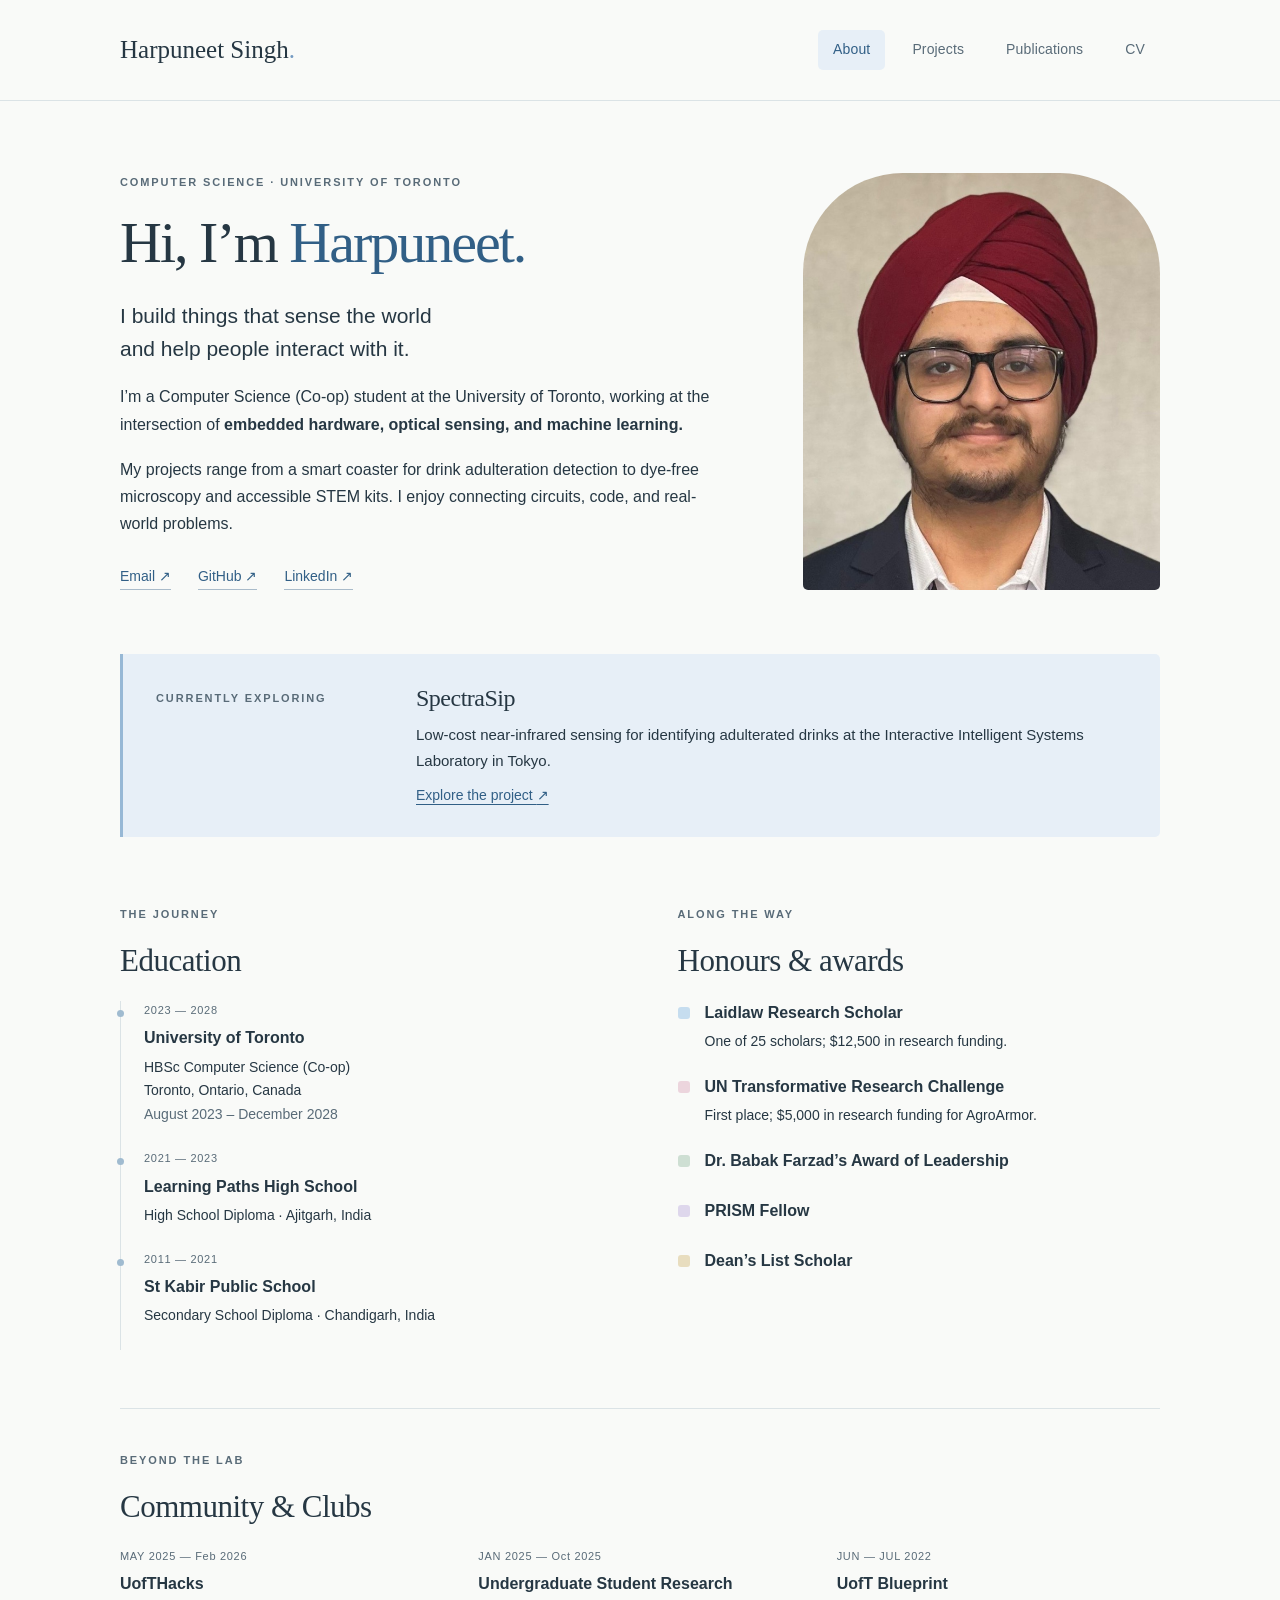
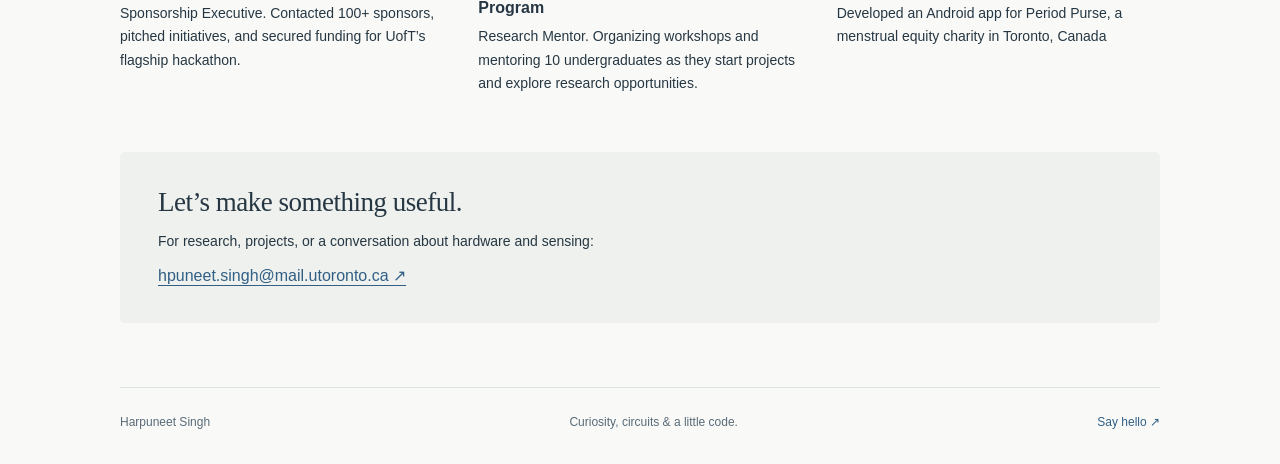
==== commit d4571176: "updated the index" ====
--- a/index.html
+++ b/index.html
@@ -48,10 +48,7 @@
           </div>
         </div>
         <figure class="portrait">
-          <img src="assets/images/portrait.svg" alt="Placeholder reserved for a portrait of Harpuneet Singh" width="640" height="760">
-          <figcaption>
-            A face to the name — photo coming soon.
-          </figcaption>
+          <img src="assets/images/portrait.jpg" alt="Placeholder reserved for a portrait of Harpuneet Singh" width="640" height="760">
         </figure>
       </section>
       <section class="now">
@@ -166,11 +163,11 @@
           BEYOND THE LAB
         </p>
         <h2>
-          Community & early research
+          Community & Clubs
         </h2>
         <div class="community">
           <article>
-            <span class="date">MAY 2025 — PRESENT</span>
+            <span class="date">MAY 2025 — Feb 2026</span>
             <h3>
               UofTHacks
             </h3>
@@ -179,7 +176,7 @@
             </p>
           </article>
           <article>
-            <span class="date">JAN 2025 — PRESENT</span>
+            <span class="date">JAN 2025 — Oct 2025</span>
             <h3>
               Undergraduate Student Research Program
             </h3>
@@ -190,10 +187,10 @@
           <article>
             <span class="date">JUN — JUL 2022</span>
             <h3>
-              Shoolini University
+              UofT Blueprint
             </h3>
             <p>
-              Young Research Fellow. Selected as one of 20 students nationwide; explored statistics, data science, physics, and food science. Contributed to filing three patents for researchers through 200+ hours of patent-law research.
+              Developed an Android app for Period Purse, a menstrual equity charity in Toronto, Canada
             </p>
           </article>
         </div>
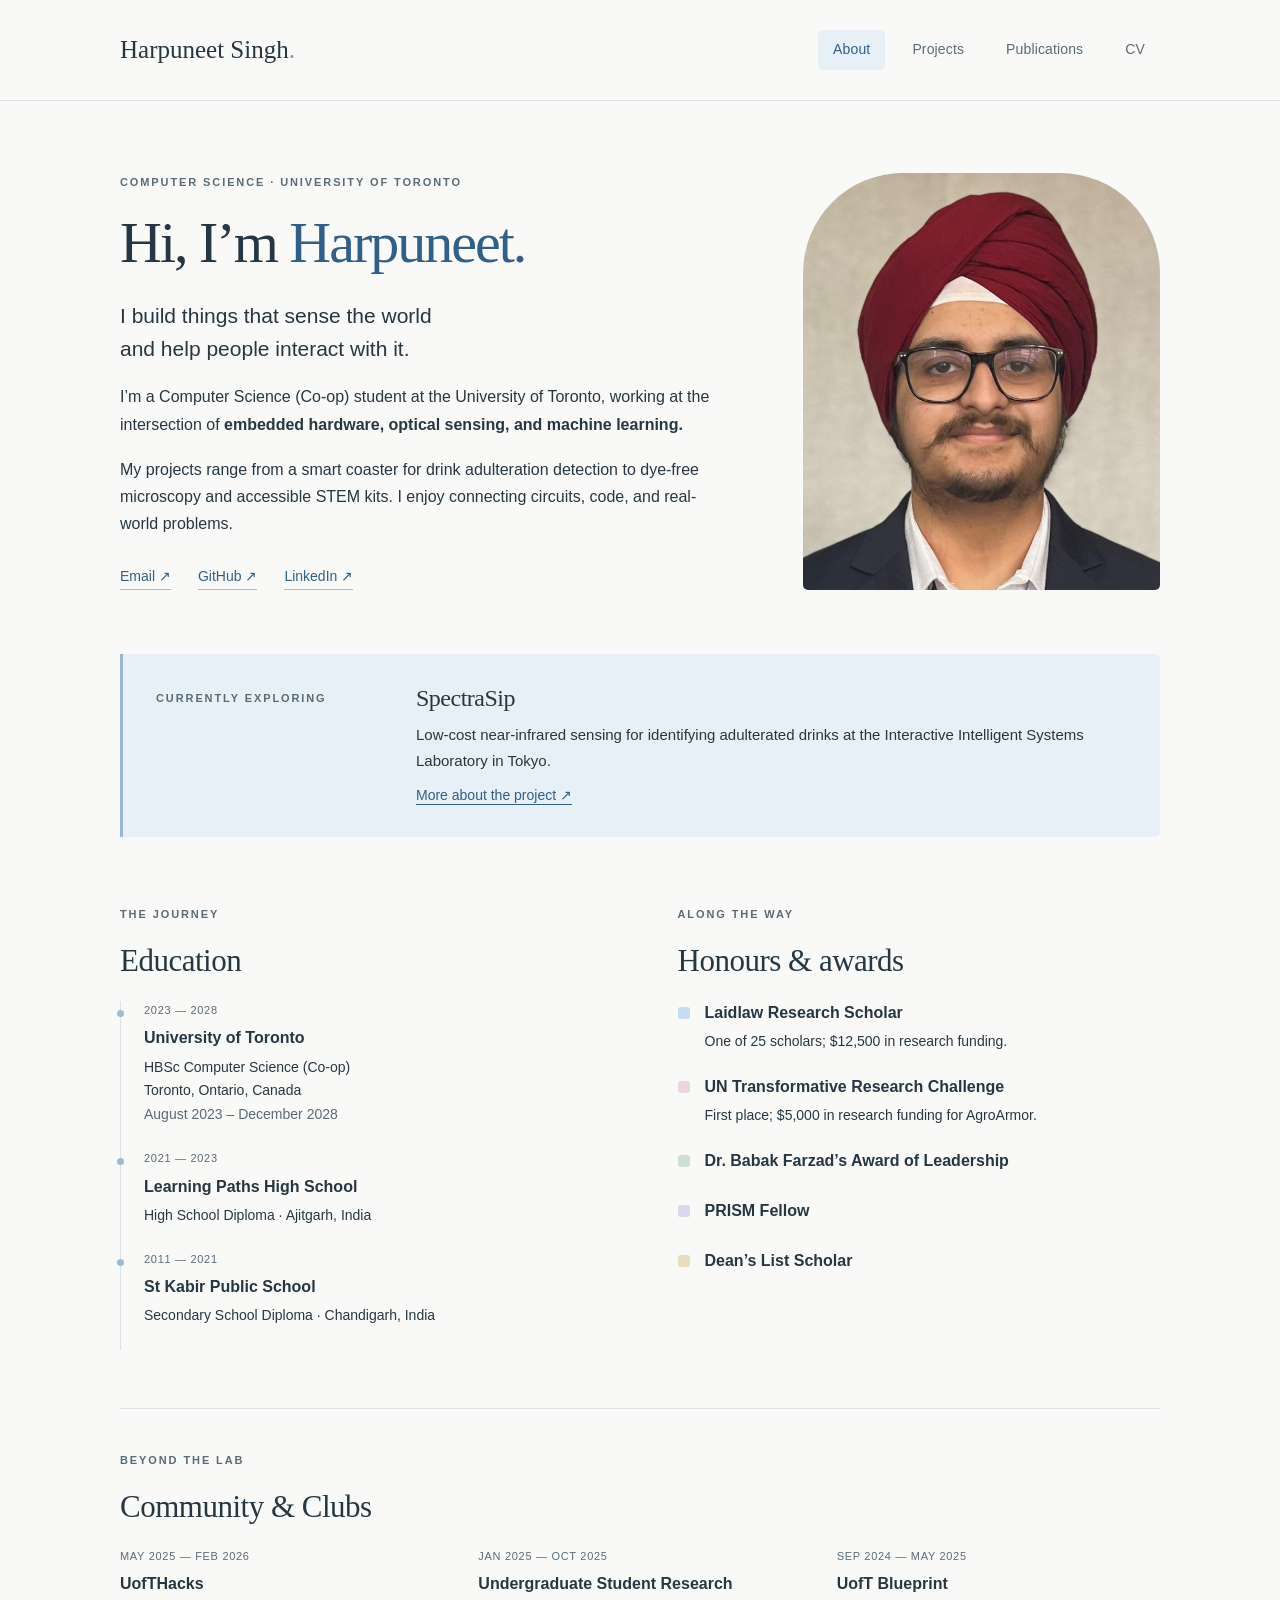
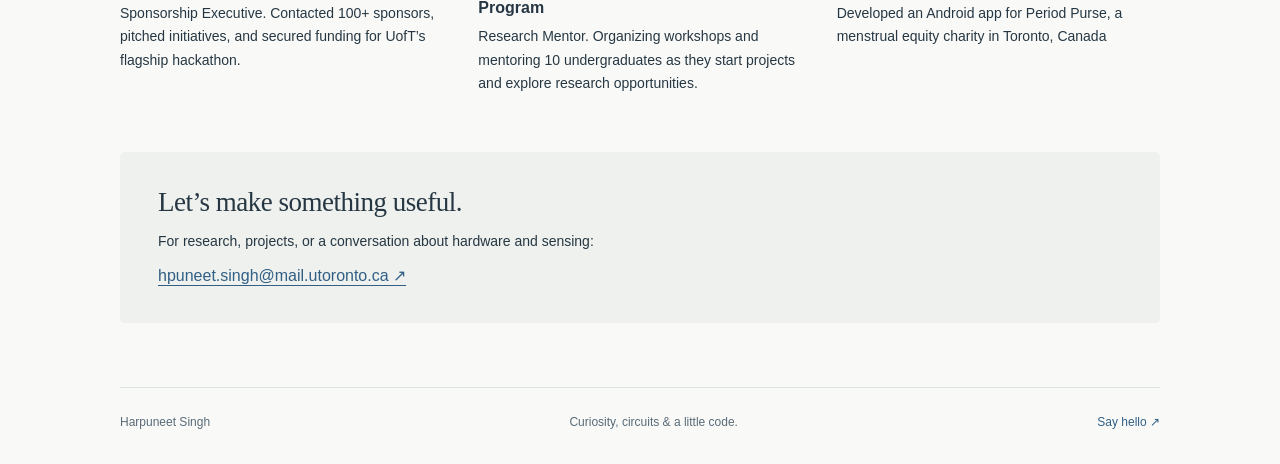
==== commit 64d6f306: "minor index changes" ====
--- a/index.html
+++ b/index.html
@@ -48,7 +48,7 @@
           </div>
         </div>
         <figure class="portrait">
-          <img src="assets/images/portrait.jpg" alt="Placeholder reserved for a portrait of Harpuneet Singh" width="640" height="760">
+          <img src="assets/images/portrait.jpg" alt="Headshot of Harpuneet Singh" width="640" height="760">
         </figure>
       </section>
       <section class="now">
@@ -60,7 +60,7 @@
           <p>
             Low-cost near-infrared sensing for identifying adulterated drinks at the Interactive Intelligent Systems Laboratory in Tokyo.
           </p>
-          <a href="projects.html#spectrasip">Explore the project <span aria-hidden="true">↗</span></a>
+          <a href="projects.html#spectrasip">More about the project <span aria-hidden="true">↗</span></a>
         </div>
       </section>
       <section class="about-grid">
@@ -167,7 +167,7 @@
         </h2>
         <div class="community">
           <article>
-            <span class="date">MAY 2025 — Feb 2026</span>
+            <span class="date">MAY 2025 — FEB 2026</span>
             <h3>
               UofTHacks
             </h3>
@@ -176,7 +176,7 @@
             </p>
           </article>
           <article>
-            <span class="date">JAN 2025 — Oct 2025</span>
+            <span class="date">JAN 2025 — OCT 2025</span>
             <h3>
               Undergraduate Student Research Program
             </h3>
@@ -185,7 +185,7 @@
             </p>
           </article>
           <article>
-            <span class="date">JUN — JUL 2022</span>
+            <span class="date">SEP 2024 — MAY 2025</span>
             <h3>
               UofT Blueprint
             </h3>
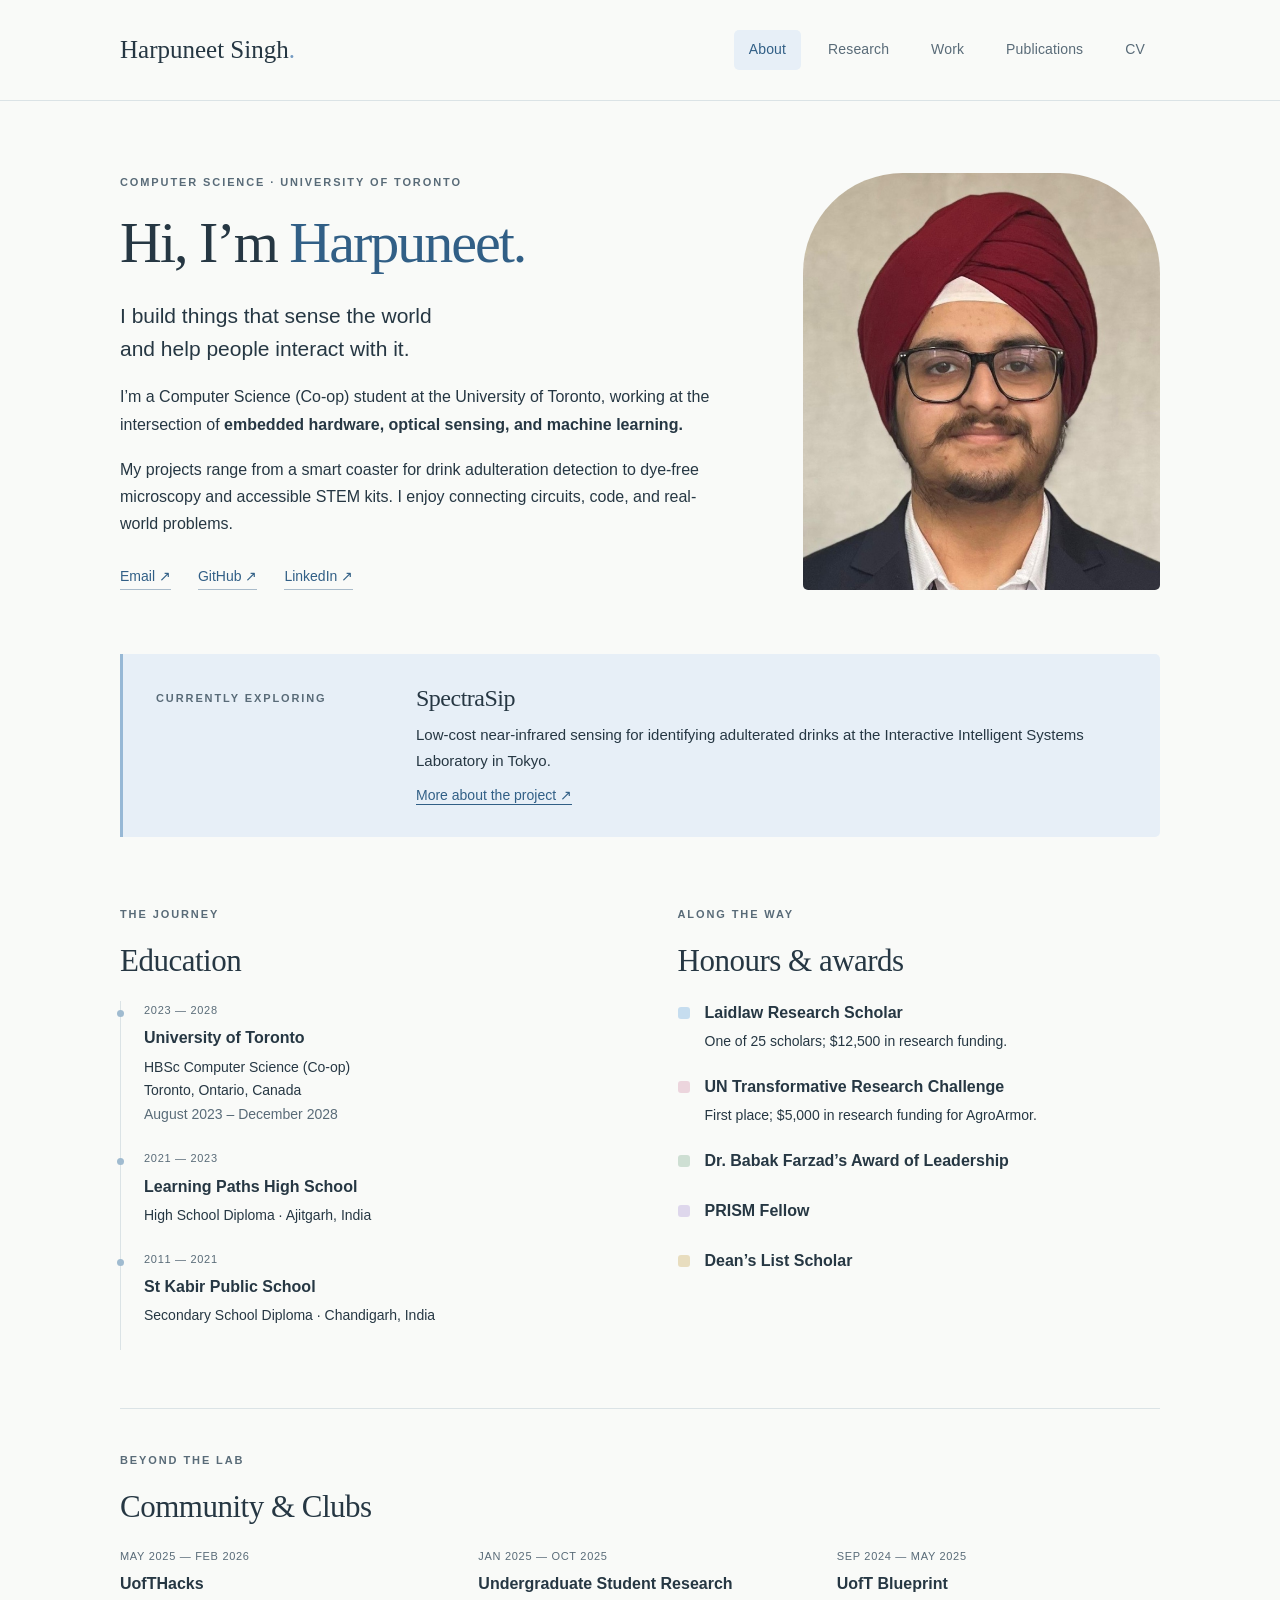
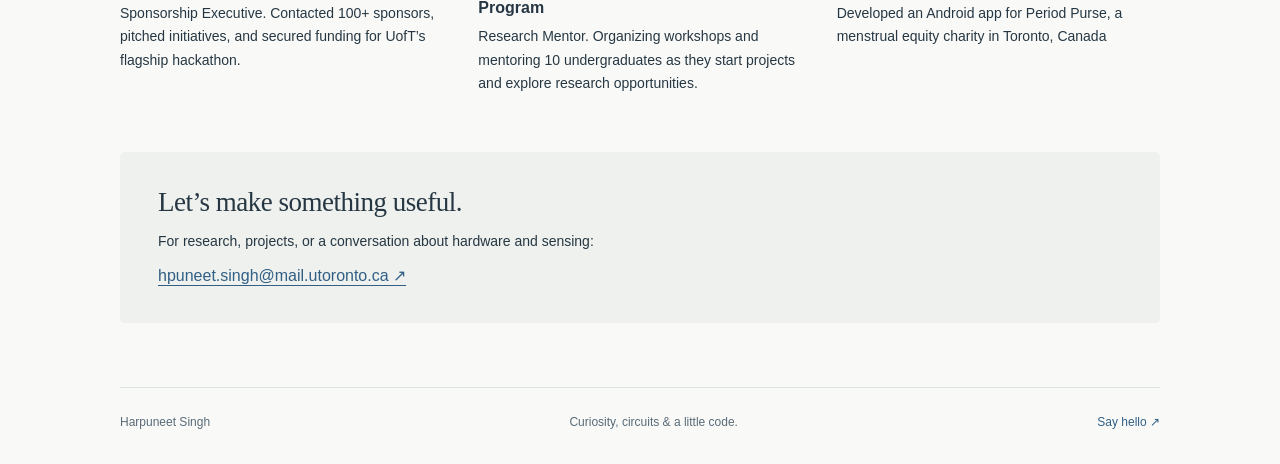
==== commit 087ee765: "More Changes" ====
--- a/index.html
+++ b/index.html
@@ -17,7 +17,8 @@
         <a class="wordmark" href="index.html">Harpuneet Singh<span class="dot">.</span></a>
         <nav aria-label="Main navigation">
           <a href="index.html" aria-current="page">About</a>
-          <a href="projects.html">Projects</a>
+          <a href="research.html">Research</a>
+          <a href="work.html">Work</a>
           <a href="publications.html">Publications</a>
           <a href="cv.html">CV</a>
         </nav>
@@ -48,7 +49,7 @@
           </div>
         </div>
         <figure class="portrait">
-          <img src="assets/images/portrait.jpg" alt="Headshot of Harpuneet Singh" width="640" height="760">
+          <img src="assets/images/portrait.jpg" alt="Headshot of Harpuneet Singh" width="660" height="769">
         </figure>
       </section>
       <section class="now">
@@ -60,7 +61,7 @@
           <p>
             Low-cost near-infrared sensing for identifying adulterated drinks at the Interactive Intelligent Systems Laboratory in Tokyo.
           </p>
-          <a href="projects.html#spectrasip">More about the project <span aria-hidden="true">↗</span></a>
+          <a href="research.html#spectrasip">More about the project <span aria-hidden="true">↗</span></a>
         </div>
       </section>
       <section class="about-grid">
--- a/assets/style.css
+++ b/assets/style.css
@@ -1,2 +1,945 @@
-:root{--paper:#f9faf8;--ink:#263743;--muted:#596b78;--blue:#315f86;--light-blue:#e7eff7;--line:#dbe3e6;--serif:Georgia,'Times New Roman',serif}*{box-sizing:border-box}body{margin:0;background:var(--paper);color:var(--ink);font:16px/1.7 -apple-system,BlinkMacSystemFont,'Segoe UI',Arial,sans-serif}a{color:var(--blue);text-underline-offset:4px}a:hover{text-decoration:underline}a:focus-visible,button:focus-visible,summary:focus-visible{outline:3px solid #337eb5;outline-offset:5px}header{border-bottom:1px solid var(--line);background:var(--paper)}.header-inner{max-width:1112px;margin:auto;min-height:100px;display:flex;align-items:center;justify-content:space-between;padding:0 36px;gap:24px}.wordmark{font-family:var(--serif);font-size:25px;color:var(--ink);text-decoration:none;white-space:nowrap}.dot{color:#749ac2}nav{display:flex;gap:12px}nav a{font-size:14px;letter-spacing:.01em;color:var(--muted);padding:8px 15px;text-decoration:none;border-radius:5px}nav a[aria-current=page]{color:var(--blue);background:var(--light-blue)}nav a:hover{background:#edf1f3;text-decoration:none}main{max-width:1112px;padding:0 36px;margin:auto}h1,h2,h3,p{margin-top:0}h1{font-family:var(--serif);font-weight:400;letter-spacing:-2px;font-size:58px;line-height:1.13;margin-bottom:25px}h1 span:not(.dot){color:var(--blue)}h2{font-family:var(--serif);font-size:31px;line-height:1.25;font-weight:400;letter-spacing:-.5px;margin-bottom:20px}h3{font-size:16px;line-height:1.45;font-weight:600;margin-bottom:6px}p{margin-bottom:18px}.eyebrow{font-size:11px;letter-spacing:1.9px;font-weight:600;color:var(--muted);margin-bottom:18px}.lead{font-size:21px;line-height:1.55;color:var(--ink);max-width:680px}.intro{display:grid;grid-template-columns:1.7fr 1fr;gap:75px;align-items:center;padding:72px 0 64px}.intro-copy>p:not(.lead):not(.eyebrow){max-width:590px}.portrait{margin:0;align-self:center}.portrait img{display:block;width:100%;height:auto;border-radius:100px 100px 5px 5px}.portrait figcaption{font-size:11px;color:var(--muted);text-align:center;margin-top:12px}.contact-links{display:flex;gap:27px;margin-top:28px}.contact-links a{font-size:14px;text-decoration:none;border-bottom:1px solid #a9bbca}.now{display:grid;grid-template-columns:230px 1fr;gap:30px;background:var(--light-blue);border-left:3px solid #97b8d5;padding:29px 33px;margin:0 0 68px;border-radius:0 5px 5px 0}.now .eyebrow{padding-top:6px;margin:0}.now h2{font-size:24px;margin-bottom:9px}.now p{margin-bottom:8px;font-size:15px}.now a{font-size:14px}.about-grid{display:grid;grid-template-columns:1fr 1fr;gap:75px;margin-bottom:58px}.timeline article{padding:0 0 22px 23px;position:relative;border-left:1px solid var(--line)}.timeline article:before{content:'';width:7px;height:7px;border-radius:50%;background:#a0bbd0;position:absolute;left:-4px;top:9px}.timeline p{font-size:14px;margin:0}.date{font-size:11px;letter-spacing:.7px;color:var(--muted);display:block;margin-bottom:7px}.award-list{padding:0;margin:0;list-style:none}.award-list li{display:flex;gap:15px;padding:0 0 21px}.award-list p{font-size:14px;margin:0}.award-dot{width:12px;height:12px;border-radius:3px;flex:none;margin-top:6px}.blue{background:#c6ddef}.pink{background:#ecd5dd}.sage{background:#cedfd3}.lavender{background:#ded7ec}.sand{background:#e8ddbf}.section-line{border-top:1px solid var(--line);padding-top:42px}.community{display:grid;grid-template-columns:repeat(3,1fr);gap:35px}.community p{font-size:14px}.closing{background:#eef1ed;padding:34px 38px;margin:38px 0 64px;border-radius:5px}.closing h2{font-size:27px;margin-bottom:10px}.closing p{font-size:14px;margin-bottom:8px}.email{font-size:16px;overflow-wrap:anywhere}footer{max-width:1040px;margin:0 auto;padding:24px 0 32px;border-top:1px solid var(--line);display:flex;justify-content:space-between;gap:18px;color:var(--muted);font-size:12px}footer a{text-decoration:none}.page-heading{padding:64px 0 35px}.page-heading h1{font-size:54px}.page-heading p:last-child{margin-bottom:0}.filters{display:flex;gap:10px;flex-wrap:wrap;padding-bottom:27px;border-bottom:1px solid var(--line)}button{font:inherit;cursor:pointer}.filters button{font-size:13px;background:transparent;border:1px solid var(--line);border-radius:5px;color:var(--muted);padding:8px 15px}.filters button[aria-pressed=true]{background:var(--light-blue);border-color:#b6cfe1;color:var(--blue)}.filters button span{margin-left:6px;font-size:11px}.project{display:grid;grid-template-columns:195px 1fr;gap:50px;padding:40px 0;border-bottom:1px solid var(--line);scroll-margin-top:25px}.project-side{display:flex;align-items:flex-start;flex-direction:column;gap:10px}.project-number{font:35px var(--serif);color:#8aa6bd}.category{font-size:11px;padding:3px 10px;border-radius:3px;background:var(--light-blue);color:var(--blue)}.project:nth-child(3n+2) .category{background:#eee6ed;color:#71526e}.project:nth-child(3n) .category{background:#e4ece3;color:#476647}.project h2{margin:0 0 5px;font-size:30px}.project-sub{font-size:17px;margin-bottom:4px}.lab{font-size:12px;color:var(--muted);margin-bottom:21px}.project p:not(.lab):not(.project-sub){font-size:15px}.tags{display:flex;flex-wrap:wrap;gap:6px;margin-top:20px}.tags span{background:#eff2f2;padding:3px 9px;font-size:11px;color:var(--muted)}.text-link{display:inline-block;font-size:14px;margin-top:15px}.projects{margin-bottom:64px}[hidden]{display:none!important}.publication{display:grid;grid-template-columns:165px 1fr;gap:45px;border-top:1px solid var(--line);padding:38px 0 80px;min-height:530px}.pub-year{font:32px var(--serif);color:var(--blue)}.pub-year span{display:block;font:10px/1.7 -apple-system,BlinkMacSystemFont,'Segoe UI',sans-serif;letter-spacing:1px;margin-top:10px;color:var(--muted)}.publication h2{font-size:29px}.publication p{font-size:15px}.muted{color:var(--muted)}.actions{display:flex;gap:12px;flex-wrap:wrap;align-items:center;margin:24px 0}.button{background:var(--blue);color:white;border:1px solid var(--blue);border-radius:4px;padding:10px 16px;text-decoration:none;font-size:13px;display:inline-block}.button.secondary{background:transparent;color:var(--blue);border-color:#afc2d1}.button:hover{filter:brightness(.95);text-decoration:none}.actions .text-link{margin:0}details{border-top:1px solid var(--line);margin-top:28px;padding-top:18px;font-size:13px}summary{cursor:pointer;color:var(--blue);margin-bottom:12px}.cv-panel{border:1px solid #cbd7df;border-radius:5px;overflow:hidden;margin-bottom:15px;background:#fff}.cv-toolbar{display:flex;align-items:center;justify-content:space-between;padding:14px 20px;background:var(--light-blue);font-size:12px;gap:15px}.cv-panel object{display:block;width:100%;height:850px;border:0}.pdf-fallback{text-align:center;padding:65px 20px}.small{font-size:12px;margin-bottom:60px}.skip{position:absolute;left:15px;top:-80px;background:white;padding:10px;z-index:10}.skip:focus{top:10px}.sr-only{position:absolute;width:1px;height:1px;overflow:hidden;clip:rect(0,0,0,0)}@media(min-width:1500px){.intro{padding-top:86px;padding-bottom:76px}}@media(max-width:800px){.header-inner{padding:20px 24px;min-height:90px;gap:16px}.wordmark{font-size:22px}nav{gap:2px}nav a{padding:8px 10px;font-size:13px}main{padding:0 24px}.intro{gap:35px;padding:48px 0}.intro h1{font-size:44px}.lead{font-size:19px}.now{grid-template-columns:1fr;gap:12px;padding:25px}.about-grid{gap:35px}.community{grid-template-columns:1fr;gap:18px}.community article{border-bottom:1px solid var(--line);padding-bottom:14px}footer{margin:0 24px}.project{grid-template-columns:140px 1fr;gap:25px}.publication{grid-template-columns:110px 1fr;gap:25px}}@media(max-width:580px){body{font-size:15px}.header-inner{display:block;padding:20px 22px 15px}.wordmark{font-size:25px}nav{margin-top:16px;justify-content:space-between}nav a{padding:7px 12px}main{padding:0 22px}.intro{grid-template-columns:1fr;padding:38px 0;gap:30px}.intro h1{font-size:43px}.eyebrow{font-size:10px;letter-spacing:1.4px}.portrait{width:210px;justify-self:start}.portrait figcaption{font-size:10px}.contact-links{margin-top:22px}.about-grid{grid-template-columns:1fr;gap:28px}.now{margin-bottom:42px}.closing{padding:28px 22px;margin-bottom:40px}h2{font-size:28px}.closing h2{font-size:25px}.page-heading{padding:38px 0 28px}.page-heading h1{font-size:43px;letter-spacing:-1.5px}.project{grid-template-columns:1fr;gap:12px;padding:30px 0}.project-side{flex-direction:row;flex-wrap:wrap;align-items:center;gap:12px}.project-number{font-size:25px}.project-side .date{margin:0}.project h2{font-size:29px}.publication{grid-template-columns:1fr;gap:20px;padding-top:25px}.pub-year{font-size:28px}.pub-year span{display:inline-block;margin-left:14px}.publication h2{font-size:27px}.cv-toolbar{flex-direction:column;align-items:flex-start;gap:5px}.cv-panel object{height:620px}.actions{gap:9px}.button{padding:9px 12px}footer{flex-wrap:wrap;margin:0 22px;font-size:11px}footer span:nth-child(2){order:3;flex-basis:100%}.desktop{display:none}}
-@media print{header,footer,.filters,.actions{display:none}body{background:white}main{max-width:100%}.project{break-inside:avoid}.portrait{max-width:160px}}
+:root {
+  --paper:#f9faf8;
+  --ink:#263743;
+  --muted:#596b78;
+  --blue:#315f86;
+  --light-blue:#e7eff7;
+  --line:#dbe3e6;
+  --serif:Georgia,'Times New Roman',serif
+}
+
+* {
+  box-sizing:border-box
+}
+
+body {
+  margin:0;
+  background:var(--paper);
+  color:var(--ink);
+  font:16px/1.7 -apple-system,BlinkMacSystemFont,'Segoe UI',Arial,sans-serif
+}
+
+a {
+  color:var(--blue);
+  text-underline-offset:4px
+}
+
+a:hover {
+  text-decoration:underline
+}
+
+a:focus-visible,button:focus-visible,summary:focus-visible {
+  outline:3px solid #337eb5;
+  outline-offset:5px
+}
+
+header {
+  border-bottom:1px solid var(--line);
+  background:var(--paper)
+}
+
+.header-inner {
+  max-width:1112px;
+  margin:auto;
+  min-height:100px;
+  display:flex;
+  align-items:center;
+  justify-content:space-between;
+  padding:0 36px;
+  gap:24px
+}
+
+.wordmark {
+  font-family:var(--serif);
+  font-size:25px;
+  color:var(--ink);
+  text-decoration:none;
+  white-space:nowrap
+}
+
+.dot {
+  color:#749ac2
+}
+
+nav {
+  display:flex;
+  gap:12px
+}
+
+nav a {
+  font-size:14px;
+  letter-spacing:.01em;
+  color:var(--muted);
+  padding:8px 15px;
+  text-decoration:none;
+  border-radius:5px
+}
+
+nav a[aria-current=page] {
+  color:var(--blue);
+  background:var(--light-blue)
+}
+
+nav a:hover {
+  background:#edf1f3;
+  text-decoration:none
+}
+
+main {
+  max-width:1112px;
+  padding:0 36px;
+  margin:auto
+}
+
+h1,h2,h3,p {
+  margin-top:0
+}
+
+h1 {
+  font-family:var(--serif);
+  font-weight:400;
+  letter-spacing:-2px;
+  font-size:58px;
+  line-height:1.13;
+  margin-bottom:25px
+}
+
+h1 span:not(.dot) {
+  color:var(--blue)
+}
+
+h2 {
+  font-family:var(--serif);
+  font-size:31px;
+  line-height:1.25;
+  font-weight:400;
+  letter-spacing:-.5px;
+  margin-bottom:20px
+}
+
+h3 {
+  font-size:16px;
+  line-height:1.45;
+  font-weight:600;
+  margin-bottom:6px
+}
+
+p {
+  margin-bottom:18px
+}
+
+.eyebrow {
+  font-size:11px;
+  letter-spacing:1.9px;
+  font-weight:600;
+  color:var(--muted);
+  margin-bottom:18px
+}
+
+.lead {
+  font-size:21px;
+  line-height:1.55;
+  color:var(--ink);
+  max-width:680px
+}
+
+.intro {
+  display:grid;
+  grid-template-columns:1.7fr 1fr;
+  gap:75px;
+  align-items:center;
+  padding:72px 0 64px
+}
+
+.intro-copy>p:not(.lead):not(.eyebrow) {
+  max-width:590px
+}
+
+.portrait {
+  margin:0;
+  align-self:center
+}
+
+.portrait img {
+  display:block;
+  width:100%;
+  height:auto;
+  border-radius:100px 100px 5px 5px
+}
+
+.portrait figcaption {
+  font-size:11px;
+  color:var(--muted);
+  text-align:center;
+  margin-top:12px
+}
+
+.contact-links {
+  display:flex;
+  gap:27px;
+  margin-top:28px
+}
+
+.contact-links a {
+  font-size:14px;
+  text-decoration:none;
+  border-bottom:1px solid #a9bbca
+}
+
+.now {
+  display:grid;
+  grid-template-columns:230px 1fr;
+  gap:30px;
+  background:var(--light-blue);
+  border-left:3px solid #97b8d5;
+  padding:29px 33px;
+  margin:0 0 68px;
+  border-radius:0 5px 5px 0
+}
+
+.now .eyebrow {
+  padding-top:6px;
+  margin:0
+}
+
+.now h2 {
+  font-size:24px;
+  margin-bottom:9px
+}
+
+.now p {
+  margin-bottom:8px;
+  font-size:15px
+}
+
+.now a {
+  font-size:14px
+}
+
+.about-grid {
+  display:grid;
+  grid-template-columns:1fr 1fr;
+  gap:75px;
+  margin-bottom:58px
+}
+
+.timeline article {
+  padding:0 0 22px 23px;
+  position:relative;
+  border-left:1px solid var(--line)
+}
+
+.timeline article:before {
+  content:'';
+  width:7px;
+  height:7px;
+  border-radius:50%;
+  background:#a0bbd0;
+  position:absolute;
+  left:-4px;
+  top:9px
+}
+
+.timeline p {
+  font-size:14px;
+  margin:0
+}
+
+.date {
+  font-size:11px;
+  letter-spacing:.7px;
+  color:var(--muted);
+  display:block;
+  margin-bottom:7px
+}
+
+.award-list {
+  padding:0;
+  margin:0;
+  list-style:none
+}
+
+.award-list li {
+  display:flex;
+  gap:15px;
+  padding:0 0 21px
+}
+
+.award-list p {
+  font-size:14px;
+  margin:0
+}
+
+.award-dot {
+  width:12px;
+  height:12px;
+  border-radius:3px;
+  flex:none;
+  margin-top:6px
+}
+
+.blue {
+  background:#c6ddef
+}
+
+.pink {
+  background:#ecd5dd
+}
+
+.sage {
+  background:#cedfd3
+}
+
+.lavender {
+  background:#ded7ec
+}
+
+.sand {
+  background:#e8ddbf
+}
+
+.section-line {
+  border-top:1px solid var(--line);
+  padding-top:42px
+}
+
+.community {
+  display:grid;
+  grid-template-columns:repeat(3,1fr);
+  gap:35px
+}
+
+.community p {
+  font-size:14px
+}
+
+.closing {
+  background:#eef1ed;
+  padding:34px 38px;
+  margin:38px 0 64px;
+  border-radius:5px
+}
+
+.closing h2 {
+  font-size:27px;
+  margin-bottom:10px
+}
+
+.closing p {
+  font-size:14px;
+  margin-bottom:8px
+}
+
+.email {
+  font-size:16px;
+  overflow-wrap:anywhere
+}
+
+footer {
+  max-width:1040px;
+  margin:0 auto;
+  padding:24px 0 32px;
+  border-top:1px solid var(--line);
+  display:flex;
+  justify-content:space-between;
+  gap:18px;
+  color:var(--muted);
+  font-size:12px
+}
+
+footer a {
+  text-decoration:none
+}
+
+.page-heading {
+  padding:64px 0 35px
+}
+
+.page-heading h1 {
+  font-size:54px
+}
+
+.page-heading p:last-child {
+  margin-bottom:0
+}
+
+.filters {
+  display:flex;
+  gap:10px;
+  flex-wrap:wrap;
+  padding-bottom:27px;
+  border-bottom:1px solid var(--line)
+}
+
+button {
+  font:inherit;
+  cursor:pointer
+}
+
+.filters button {
+  font-size:13px;
+  background:transparent;
+  border:1px solid var(--line);
+  border-radius:5px;
+  color:var(--muted);
+  padding:8px 15px
+}
+
+.filters button[aria-pressed=true] {
+  background:var(--light-blue);
+  border-color:#b6cfe1;
+  color:var(--blue)
+}
+
+.filters button span {
+  margin-left:6px;
+  font-size:11px
+}
+
+.project {
+  display:grid;
+  grid-template-columns:195px 1fr;
+  gap:50px;
+  padding:40px 0;
+  border-bottom:1px solid var(--line);
+  scroll-margin-top:25px
+}
+
+.project-side {
+  display:flex;
+  align-items:flex-start;
+  flex-direction:column;
+  gap:10px
+}
+
+.project-number {
+  font:35px var(--serif);
+  color:#8aa6bd
+}
+
+.category {
+  font-size:11px;
+  padding:3px 10px;
+  border-radius:3px;
+  background:var(--light-blue);
+  color:var(--blue)
+}
+
+.project h2 {
+  margin:0 0 5px;
+  font-size:30px
+}
+
+.project-sub {
+  font-size:17px;
+  margin-bottom:4px
+}
+
+.lab {
+  font-size:12px;
+  color:var(--muted);
+  margin-bottom:21px
+}
+
+.project p:not(.lab):not(.project-sub) {
+  font-size:15px
+}
+
+.tags {
+  display:flex;
+  flex-wrap:wrap;
+  gap:6px;
+  margin-top:20px
+}
+
+.tags span {
+  background:#eff2f2;
+  padding:3px 9px;
+  font-size:11px;
+  color:var(--muted)
+}
+
+.text-link {
+  display:inline-block;
+  font-size:14px;
+  margin-top:15px
+}
+
+.projects {
+  margin-bottom:64px
+}
+
+[hidden] {
+  display:none!important
+}
+
+.publication {
+  display:grid;
+  grid-template-columns:165px 1fr;
+  gap:45px;
+  border-top:1px solid var(--line);
+  padding:38px 0 80px;
+  min-height:530px
+}
+
+.pub-year {
+  font:32px var(--serif);
+  color:var(--blue)
+}
+
+.pub-year span {
+  display:block;
+  font:10px/1.7 -apple-system,BlinkMacSystemFont,'Segoe UI',sans-serif;
+  letter-spacing:1px;
+  margin-top:10px;
+  color:var(--muted)
+}
+
+.publication h2 {
+  font-size:29px
+}
+
+.publication p {
+  font-size:15px
+}
+
+.muted {
+  color:var(--muted)
+}
+
+.actions {
+  display:flex;
+  gap:12px;
+  flex-wrap:wrap;
+  align-items:center;
+  margin:24px 0
+}
+
+.button {
+  background:var(--blue);
+  color:white;
+  border:1px solid var(--blue);
+  border-radius:4px;
+  padding:10px 16px;
+  text-decoration:none;
+  font-size:13px;
+  display:inline-block
+}
+
+.button.secondary {
+  background:transparent;
+  color:var(--blue);
+  border-color:#afc2d1
+}
+
+.button:hover {
+  filter:brightness(.95);
+  text-decoration:none
+}
+
+.actions .text-link {
+  margin:0
+}
+
+details {
+  border-top:1px solid var(--line);
+  margin-top:28px;
+  padding-top:18px;
+  font-size:13px
+}
+
+summary {
+  cursor:pointer;
+  color:var(--blue);
+  margin-bottom:12px
+}
+
+.cv-panel {
+  border:1px solid #cbd7df;
+  border-radius:5px;
+  overflow:hidden;
+  margin-bottom:15px;
+  background:#fff
+}
+
+.cv-toolbar {
+  display:flex;
+  align-items:center;
+  justify-content:space-between;
+  padding:14px 20px;
+  background:var(--light-blue);
+  font-size:12px;
+  gap:15px
+}
+
+.cv-panel object {
+  display:block;
+  width:100%;
+  height:850px;
+  border:0
+}
+
+.pdf-fallback {
+  text-align:center;
+  padding:65px 20px
+}
+
+.small {
+  font-size:12px;
+  margin-bottom:60px
+}
+
+.skip {
+  position:absolute;
+  left:15px;
+  top:-80px;
+  background:white;
+  padding:10px;
+  z-index:10
+}
+
+.skip:focus {
+  top:10px
+}
+
+.sr-only {
+  position:absolute;
+  width:1px;
+  height:1px;
+  overflow:hidden;
+  clip:rect(0,0,0,0)
+}
+
+@media(min-width:1500px) {
+  .intro {
+    padding-top:86px;
+    padding-bottom:76px
+  }
+}
+
+@media(max-width:800px) {
+  .header-inner {
+    padding:20px 24px;
+    min-height:90px;
+    gap:16px
+  }
+  .wordmark {
+    font-size:22px
+  }
+  nav {
+    gap:2px
+  }
+  nav a {
+    padding:8px 10px;
+    font-size:13px
+  }
+  main {
+    padding:0 24px
+  }
+  .intro {
+    gap:35px;
+    padding:48px 0
+  }
+  .intro h1 {
+    font-size:44px
+  }
+  .lead {
+    font-size:19px
+  }
+  .now {
+    grid-template-columns:1fr;
+    gap:12px;
+    padding:25px
+  }
+  .about-grid {
+    gap:35px
+  }
+  .community {
+    grid-template-columns:1fr;
+    gap:18px
+  }
+  .community article {
+    border-bottom:1px solid var(--line);
+    padding-bottom:14px
+  }
+  footer {
+    margin:0 24px
+  }
+  .project {
+    grid-template-columns:140px 1fr;
+    gap:25px
+  }
+  .publication {
+    grid-template-columns:110px 1fr;
+    gap:25px
+  }
+}
+
+@media(max-width:580px) {
+  body {
+    font-size:15px
+  }
+  .header-inner {
+    display:block;
+    padding:20px 22px 15px
+  }
+  .wordmark {
+    font-size:25px
+  }
+  nav {
+    margin-top:16px;
+    justify-content:space-between
+  }
+  nav a {
+    padding:7px 12px
+  }
+  main {
+    padding:0 22px
+  }
+  .intro {
+    grid-template-columns:1fr;
+    padding:38px 0;
+    gap:30px
+  }
+  .intro h1 {
+    font-size:43px
+  }
+  .eyebrow {
+    font-size:10px;
+    letter-spacing:1.4px
+  }
+  .portrait {
+    width:210px;
+    justify-self:start
+  }
+  .portrait figcaption {
+    font-size:10px
+  }
+  .contact-links {
+    margin-top:22px
+  }
+  .about-grid {
+    grid-template-columns:1fr;
+    gap:28px
+  }
+  .now {
+    margin-bottom:42px
+  }
+  .closing {
+    padding:28px 22px;
+    margin-bottom:40px
+  }
+  h2 {
+    font-size:28px
+  }
+  .closing h2 {
+    font-size:25px
+  }
+  .page-heading {
+    padding:38px 0 28px
+  }
+  .page-heading h1 {
+    font-size:43px;
+    letter-spacing:-1.5px
+  }
+  .project {
+    grid-template-columns:1fr;
+    gap:12px;
+    padding:30px 0
+  }
+  .project-side {
+    flex-direction:row;
+    flex-wrap:wrap;
+    align-items:center;
+    gap:12px
+  }
+  .project-number {
+    font-size:25px
+  }
+  .project-side .date {
+    margin:0
+  }
+  .project h2 {
+    font-size:29px
+  }
+  .publication {
+    grid-template-columns:1fr;
+    gap:20px;
+    padding-top:25px
+  }
+  .pub-year {
+    font-size:28px
+  }
+  .pub-year span {
+    display:inline-block;
+    margin-left:14px
+  }
+  .publication h2 {
+    font-size:27px
+  }
+  .cv-toolbar {
+    flex-direction:column;
+    align-items:flex-start;
+    gap:5px
+  }
+  .cv-panel object {
+    height:620px
+  }
+  .actions {
+    gap:9px
+  }
+  .button {
+    padding:9px 12px
+  }
+  footer {
+    flex-wrap:wrap;
+    margin:0 22px;
+    font-size:11px
+  }
+  footer span:nth-child(2) {
+    order:3;
+    flex-basis:100%
+  }
+  .desktop {
+    display:none
+  }
+}
+
+@media print {
+  header,footer,.filters,.actions {
+    display:none
+  }
+  body {
+    background:white
+  }
+  main {
+    max-width:100%
+  }
+  .project {
+    break-inside:avoid
+  }
+  .portrait {
+    max-width:160px
+  }
+}
+
+
+/* Landscape publication poster, shown in full at its natural aspect ratio. */
+.publication {
+  grid-template-columns: 240px minmax(0, 1fr);
+}
+.poster-thumbnail {
+  display: block;
+  width: 100%;
+  max-width: 240px;
+  margin-top: 22px;
+  padding: 6px;
+  border: 1px solid var(--line);
+  border-radius: 4px;
+  background: #fff;
+}
+
+.poster-thumbnail img {
+  display: block;
+  width: 100%;
+  height: auto;
+}
+
+.poster-thumbnail:hover {
+  border-color: var(--blue);
+}
+
+@media (max-width: 580px) {
+  .poster-thumbnail {
+    max-width: 240px;
+    margin-top: 18px;
+  }
+}
+
+@media (min-width: 581px) and (max-width: 800px) {
+  .publication {
+    grid-template-columns: 190px minmax(0, 1fr);
+  }
+}
+
+@media (max-width: 580px) {
+  .publication {
+    grid-template-columns: 1fr;
+  }
+}
+
+/* Research categories use the same colour in every entry. */
+.category-sensing {
+  background: #e0edf8;
+  color: #315f86;
+}
+.category-machine-learning {
+  background: #eae3f3;
+  color: #65507c;
+}
+.category-3d-printing {
+  background: #f5e7db;
+  color: #805b38;
+}
+.category-pcb-design {
+  background: #e2ede4;
+  color: #41664b;
+}
+.category-ai {
+  background: #f3e1e8;
+  color: #825068;
+}
+.entry-body {
+  min-width: 0;
+}
+.entry-heading {
+  display: flex;
+  align-items: flex-start;
+  justify-content: space-between;
+  gap: 24px;
+}
+.entry-heading > div {
+  min-width: 0;
+}
+.project .entry-heading .entry-location {
+  flex: 0 0 auto;
+  text-align: right;
+  color: var(--blue);
+  font-size: 17px;
+  font-weight: 500;
+  margin-top: 6px;
+  white-space: nowrap;
+}
+.project .skill-label {
+  font-size: 11px;
+  color: var(--muted);
+  margin: 22px 0 -12px;
+  letter-spacing: .6px;
+}
+@media (max-width: 800px) {
+  .header-inner {
+    flex-wrap: wrap;
+  }
+  .entry-heading {
+    flex-wrap: wrap;
+    gap: 0 18px;
+  }
+  .project .entry-heading .entry-location {
+    margin: 0 0 20px auto;
+  }
+}
+@media (max-width: 580px) {
+  nav {
+    flex-wrap: wrap;
+    justify-content: flex-start;
+    gap: 3px;
+  }
+  nav a {
+    padding: 7px 9px;
+  }
+}
+
+/* Preserve the smaller poster preview chosen in the uploaded site. */
+.poster-thumbnail {
+  max-width: 175px;
+}
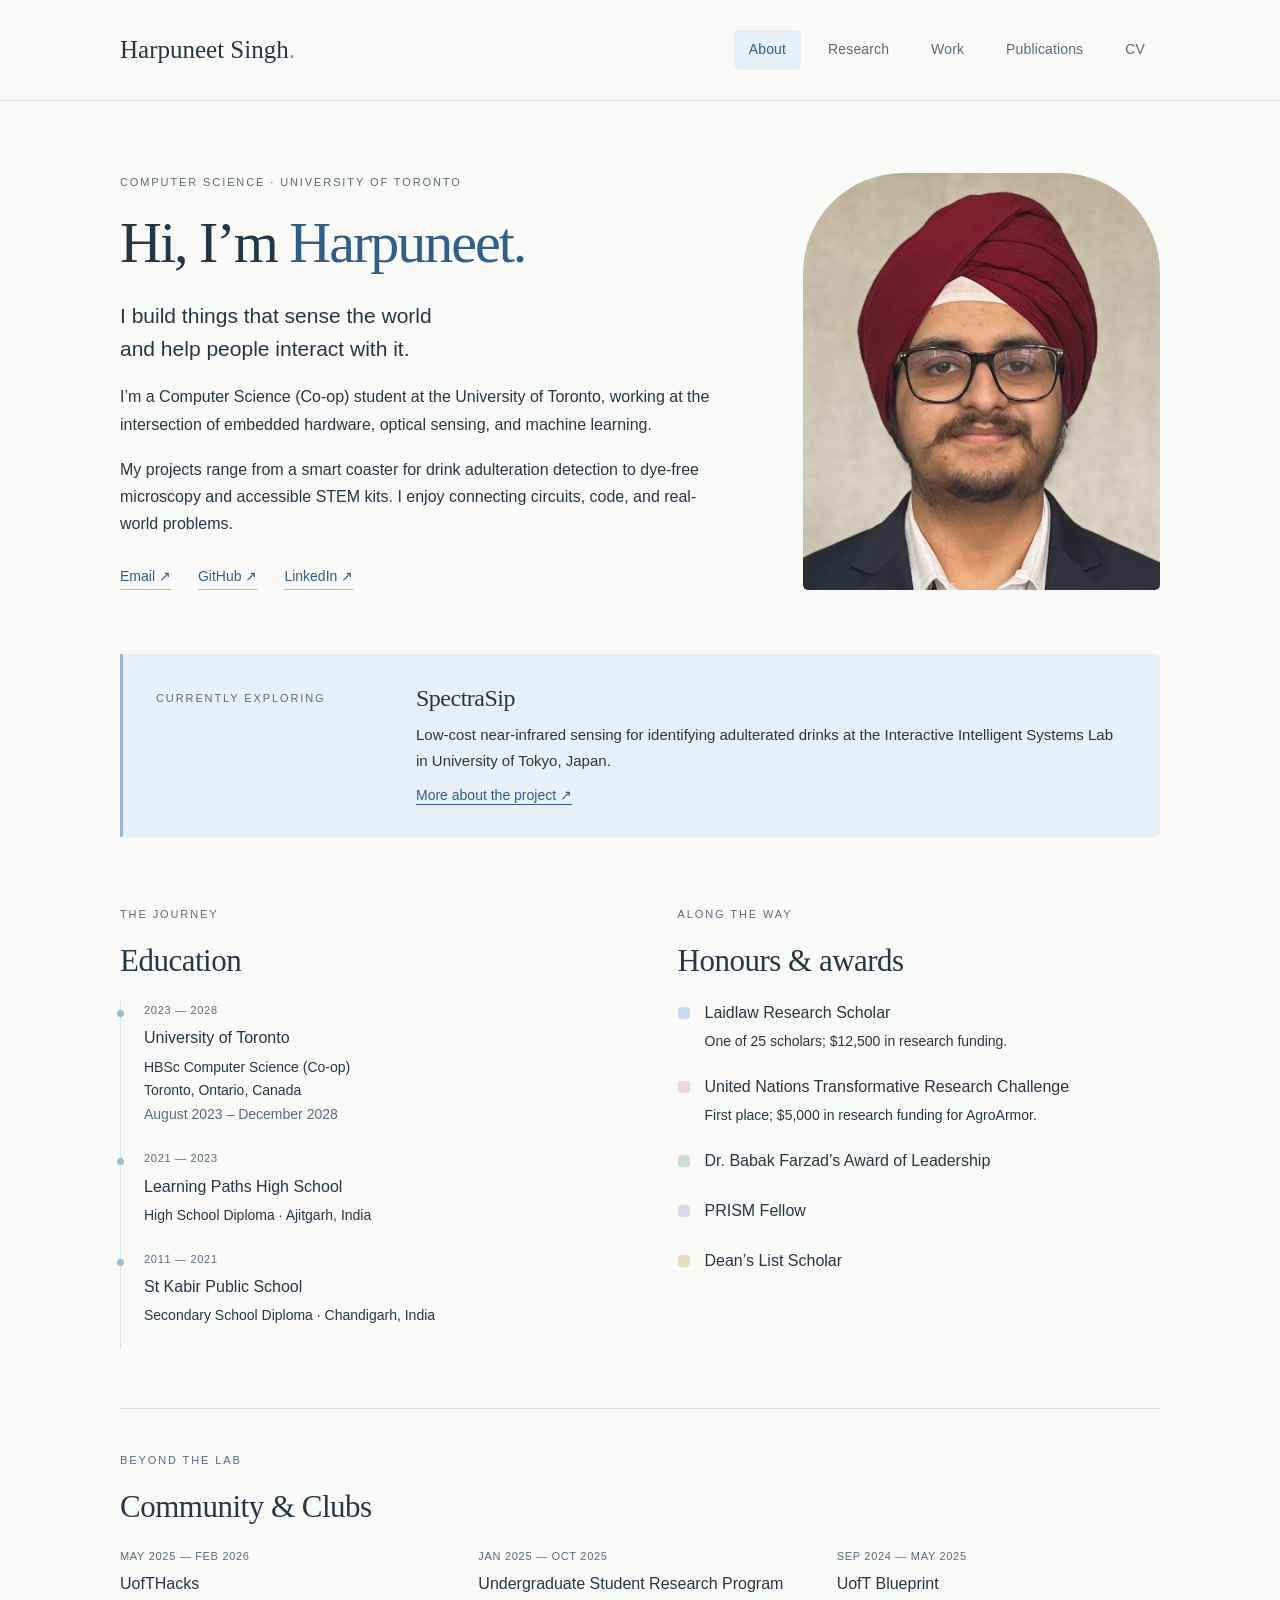
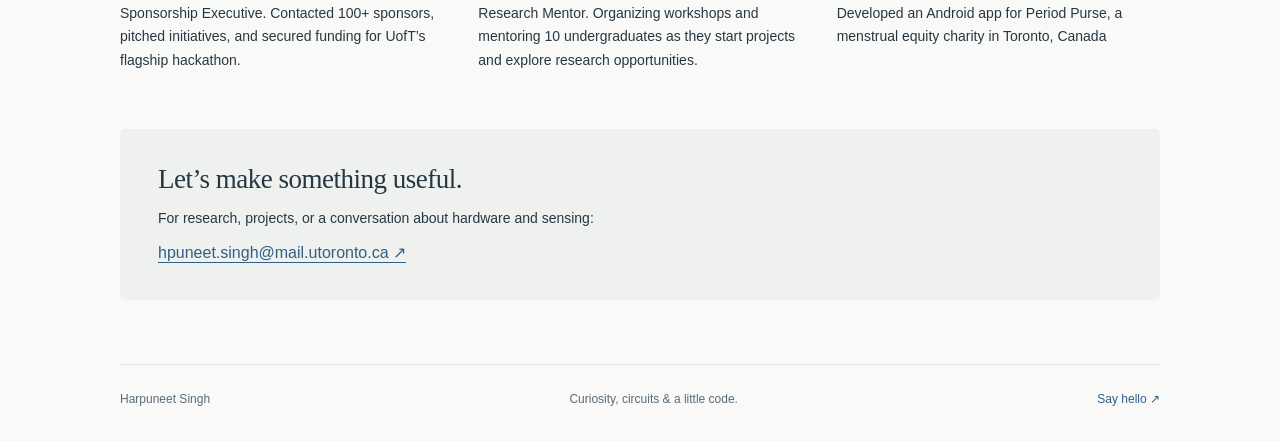
==== commit 3fb92844: "Some fixes rishita suggested, some left" ====
--- a/index.html
+++ b/index.html
@@ -59,7 +59,7 @@
             SpectraSip
           </h2>
           <p>
-            Low-cost near-infrared sensing for identifying adulterated drinks at the Interactive Intelligent Systems Laboratory in Tokyo.
+            Low-cost near-infrared sensing for identifying adulterated drinks at the Interactive Intelligent Systems Lab in University of Tokyo, Japan.
           </p>
           <a href="research.html#spectrasip">More about the project <span aria-hidden="true">↗</span></a>
         </div>
@@ -125,7 +125,7 @@
               <span class="award-dot pink"></span>
               <div>
                 <h3>
-                  UN Transformative Research Challenge
+                  United Nations Transformative Research Challenge
                 </h3>
                 <p>
                   First place; $5,000 in research funding for AgroArmor.
@@ -166,6 +166,7 @@
         <h2>
           Community & Clubs
         </h2>
+        <!-- Make this easier to see, some kind of backdrop maybe, make the timelines slightly bigger. Fix the random full stops-->
         <div class="community">
           <article>
             <span class="date">MAY 2025 — FEB 2026</span>
--- a/assets/style.css
+++ b/assets/style.css
@@ -1,837 +1,682 @@
+
 :root {
-  --paper:#f9faf8;
-  --ink:#263743;
-  --muted:#596b78;
-  --blue:#315f86;
-  --light-blue:#e7eff7;
-  --line:#dbe3e6;
-  --serif:Georgia,'Times New Roman',serif
-}
+  --paper: #f9faf8;
+  --ink: #263743;
+  --muted: #596b78;
+  --blue: #315f86;
+  --light-blue: #e7eff7;
+  --line: #dbe3e6;
+  --serif: Georgia, 'Times New Roman', serif;
+}
+
+/* GENERAL */
 
 * {
-  box-sizing:border-box
+  box-sizing: border-box;
 }
 
 body {
-  margin:0;
-  background:var(--paper);
-  color:var(--ink);
-  font:16px/1.7 -apple-system,BlinkMacSystemFont,'Segoe UI',Arial,sans-serif
+  margin: 0;
+  background: var(--paper);
+  color: var(--ink);
+  font: 16px/1.7 -apple-system, BlinkMacSystemFont,
+    'Segoe UI', Arial, sans-serif;
 }
 
 a {
-  color:var(--blue);
-  text-underline-offset:4px
+  color: var(--blue);
+  text-underline-offset: 4px;
 }
 
 a:hover {
-  text-decoration:underline
-}
-
-a:focus-visible,button:focus-visible,summary:focus-visible {
-  outline:3px solid #337eb5;
-  outline-offset:5px
-}
+  text-decoration: underline;
+}
+
+a:focus-visible,
+button:focus-visible,
+summary:focus-visible {
+  outline: 3px solid #337eb5;
+  outline-offset: 5px;
+}
+
+/* HEADER & NAVIGATION */
 
 header {
-  border-bottom:1px solid var(--line);
-  background:var(--paper)
+  border-bottom: 1px solid var(--line);
+  background: var(--paper);
 }
 
 .header-inner {
-  max-width:1112px;
-  margin:auto;
-  min-height:100px;
-  display:flex;
-  align-items:center;
-  justify-content:space-between;
-  padding:0 36px;
-  gap:24px
+  max-width: 1112px;
+  margin: auto;
+  min-height: 100px;
+  display: flex;
+  align-items: center;
+  justify-content: space-between;
+  padding: 0 36px;
+  gap: 24px;
 }
 
 .wordmark {
-  font-family:var(--serif);
-  font-size:25px;
-  color:var(--ink);
-  text-decoration:none;
-  white-space:nowrap
+  font-family: var(--serif);
+  font-size: 25px;
+  color: var(--ink);
+  text-decoration: none;
+  white-space: nowrap;
 }
 
 .dot {
-  color:#749ac2
+  color: #749ac2;
 }
 
 nav {
-  display:flex;
-  gap:12px
+  display: flex;
+  gap: 12px;
 }
 
 nav a {
-  font-size:14px;
-  letter-spacing:.01em;
-  color:var(--muted);
-  padding:8px 15px;
-  text-decoration:none;
-  border-radius:5px
+  font-size: 14px;
+  letter-spacing: .01em;
+  color: var(--muted);
+  padding: 8px 15px;
+  text-decoration: none;
+  border-radius: 5px;
 }
 
 nav a[aria-current=page] {
-  color:var(--blue);
-  background:var(--light-blue)
+  color: var(--blue);
+  background: var(--light-blue);
 }
 
 nav a:hover {
-  background:#edf1f3;
-  text-decoration:none
-}
+  background: #edf1f3;
+  text-decoration: none;
+}
+
+/* MAIN TYPOGRAPHY */
 
 main {
-  max-width:1112px;
-  padding:0 36px;
-  margin:auto
-}
-
-h1,h2,h3,p {
-  margin-top:0
+  max-width: 1112px;
+  padding: 0 36px;
+  margin: auto;
+}
+
+h1, h2, h3, p {
+  margin-top: 0;
 }
 
 h1 {
-  font-family:var(--serif);
-  font-weight:400;
-  letter-spacing:-2px;
-  font-size:58px;
-  line-height:1.13;
-  margin-bottom:25px
+  font-family: var(--serif);
+  font-weight: 400;
+  letter-spacing: -2px;
+  font-size: 58px;
+  line-height: 1.13;
+  margin-bottom: 25px;
 }
 
 h1 span:not(.dot) {
-  color:var(--blue)
+  color: var(--blue);
 }
 
 h2 {
-  font-family:var(--serif);
-  font-size:31px;
-  line-height:1.25;
-  font-weight:400;
-  letter-spacing:-.5px;
-  margin-bottom:20px
+  font-family: var(--serif);
+  font-size: 31px;
+  line-height: 1.25;
+  font-weight: 400;
+  letter-spacing: -.5px;
+  margin-bottom: 20px;
 }
 
 h3 {
-  font-size:16px;
-  line-height:1.45;
-  font-weight:600;
-  margin-bottom:6px
+  font-size: 16px;
+  line-height: 1.45;
+  font-weight: 400;
+  margin-bottom: 6px;
 }
 
 p {
-  margin-bottom:18px
+  margin-bottom: 18px;
 }
 
 .eyebrow {
-  font-size:11px;
-  letter-spacing:1.9px;
-  font-weight:600;
-  color:var(--muted);
-  margin-bottom:18px
+  font-size: 11px;
+  letter-spacing: 1.9px;
+  font-weight: 400;
+  color: var(--muted);
+  margin-bottom: 18px;
 }
 
 .lead {
-  font-size:21px;
-  line-height:1.55;
-  color:var(--ink);
-  max-width:680px
-}
+  font-size: 21px;
+  line-height: 1.55;
+  color: var(--ink);
+  max-width: 680px;
+}
+
+/* HOME PAGE */
 
 .intro {
-  display:grid;
-  grid-template-columns:1.7fr 1fr;
-  gap:75px;
-  align-items:center;
-  padding:72px 0 64px
-}
-
-.intro-copy>p:not(.lead):not(.eyebrow) {
-  max-width:590px
+  display: grid;
+  grid-template-columns: 1.7fr 1fr;
+  gap: 75px;
+  align-items: center;
+  padding: 72px 0 64px;
+}
+
+.intro-copy > p:not(.lead):not(.eyebrow) {
+  max-width: 590px;
 }
 
 .portrait {
-  margin:0;
-  align-self:center
+  margin: 0;
+  align-self: center;
 }
 
 .portrait img {
-  display:block;
-  width:100%;
-  height:auto;
-  border-radius:100px 100px 5px 5px
+  display: block;
+  width: 100%;
+  height: auto;
+  border-radius: 100px 100px 5px 5px;
 }
 
 .portrait figcaption {
-  font-size:11px;
-  color:var(--muted);
-  text-align:center;
-  margin-top:12px
+  font-size: 11px;
+  color: var(--muted);
+  text-align: center;
+  margin-top: 12px;
 }
 
 .contact-links {
-  display:flex;
-  gap:27px;
-  margin-top:28px
+  display: flex;
+  gap: 27px;
+  margin-top: 28px;
 }
 
 .contact-links a {
-  font-size:14px;
-  text-decoration:none;
-  border-bottom:1px solid #a9bbca
+  font-size: 14px;
+  text-decoration: none;
+  border-bottom: 1px solid #a9bbca;
 }
 
 .now {
-  display:grid;
-  grid-template-columns:230px 1fr;
-  gap:30px;
-  background:var(--light-blue);
-  border-left:3px solid #97b8d5;
-  padding:29px 33px;
-  margin:0 0 68px;
-  border-radius:0 5px 5px 0
+  display: grid;
+  grid-template-columns: 230px 1fr;
+  gap: 30px;
+  background: var(--light-blue);
+  border-left: 3px solid #97b8d5;
+  padding: 29px 33px;
+  margin: 0 0 68px;
+  border-radius: 0 5px 5px 0;
 }
 
 .now .eyebrow {
-  padding-top:6px;
-  margin:0
+  padding-top: 6px;
+  margin: 0;
 }
 
 .now h2 {
-  font-size:24px;
-  margin-bottom:9px
+  font-size: 24px;
+  margin-bottom: 9px;
 }
 
 .now p {
-  margin-bottom:8px;
-  font-size:15px
+  margin-bottom: 8px;
+  font-size: 15px;
 }
 
 .now a {
-  font-size:14px
+  font-size: 14px;
 }
 
 .about-grid {
-  display:grid;
-  grid-template-columns:1fr 1fr;
-  gap:75px;
-  margin-bottom:58px
+  display: grid;
+  grid-template-columns: 1fr 1fr;
+  gap: 75px;
+  margin-bottom: 58px;
 }
 
 .timeline article {
-  padding:0 0 22px 23px;
-  position:relative;
-  border-left:1px solid var(--line)
+  padding: 0 0 22px 23px;
+  position: relative;
+  border-left: 1px solid var(--line);
 }
 
 .timeline article:before {
-  content:'';
-  width:7px;
-  height:7px;
-  border-radius:50%;
-  background:#a0bbd0;
-  position:absolute;
-  left:-4px;
-  top:9px
+  content: '';
+  width: 7px;
+  height: 7px;
+  border-radius: 50%;
+  background: #a0bbd0;
+  position: absolute;
+  left: -4px;
+  top: 9px;
 }
 
 .timeline p {
-  font-size:14px;
-  margin:0
+  font-size: 14px;
+  margin: 0;
 }
 
 .date {
-  font-size:11px;
-  letter-spacing:.7px;
-  color:var(--muted);
-  display:block;
-  margin-bottom:7px
+  font-size: 11px;
+  letter-spacing: .7px;
+  color: var(--muted);
+  display: block;
+  margin-bottom: 7px;
 }
 
 .award-list {
-  padding:0;
-  margin:0;
-  list-style:none
+  padding: 0;
+  margin: 0;
+  list-style: none;
 }
 
 .award-list li {
-  display:flex;
-  gap:15px;
-  padding:0 0 21px
+  display: flex;
+  gap: 15px;
+  padding: 0 0 21px;
 }
 
 .award-list p {
-  font-size:14px;
-  margin:0
+  font-size: 14px;
+  margin: 0;
 }
 
 .award-dot {
-  width:12px;
-  height:12px;
-  border-radius:3px;
-  flex:none;
-  margin-top:6px
-}
-
-.blue {
-  background:#c6ddef
-}
-
-.pink {
-  background:#ecd5dd
-}
-
-.sage {
-  background:#cedfd3
-}
-
-.lavender {
-  background:#ded7ec
-}
-
-.sand {
-  background:#e8ddbf
-}
+  width: 12px;
+  height: 12px;
+  border-radius: 3px;
+  flex: none;
+  margin-top: 6px;
+}
+
+.blue { background: #c6ddef; }
+.pink { background: #ecd5dd; }
+.sage { background: #cedfd3; }
+.lavender { background: #ded7ec; }
+.sand { background: #e8ddbf; }
 
 .section-line {
-  border-top:1px solid var(--line);
-  padding-top:42px
+  border-top: 1px solid var(--line);
+  padding-top: 42px;
 }
 
 .community {
-  display:grid;
-  grid-template-columns:repeat(3,1fr);
-  gap:35px
+  display: grid;
+  grid-template-columns: repeat(3, 1fr);
+  gap: 35px;
 }
 
 .community p {
-  font-size:14px
+  font-size: 14px;
 }
 
 .closing {
-  background:#eef1ed;
-  padding:34px 38px;
-  margin:38px 0 64px;
-  border-radius:5px
+  background: #eef1ed;
+  padding: 34px 38px;
+  margin: 38px 0 64px;
+  border-radius: 5px;
 }
 
 .closing h2 {
-  font-size:27px;
-  margin-bottom:10px
+  font-size: 27px;
+  margin-bottom: 10px;
 }
 
 .closing p {
-  font-size:14px;
-  margin-bottom:8px
+  font-size: 14px;
+  margin-bottom: 8px;
 }
 
 .email {
-  font-size:16px;
-  overflow-wrap:anywhere
-}
+  font-size: 16px;
+  overflow-wrap: anywhere;
+}
+
+/* FOOTER */
 
 footer {
-  max-width:1040px;
-  margin:0 auto;
-  padding:24px 0 32px;
-  border-top:1px solid var(--line);
-  display:flex;
-  justify-content:space-between;
-  gap:18px;
-  color:var(--muted);
-  font-size:12px
+  max-width: 1040px;
+  margin: 0 auto;
+  padding: 24px 0 32px;
+  border-top: 1px solid var(--line);
+  display: flex;
+  justify-content: space-between;
+  gap: 18px;
+  color: var(--muted);
+  font-size: 12px;
 }
 
 footer a {
-  text-decoration:none
-}
+  text-decoration: none;
+}
+
+/* PAGE HEADINGS */
 
 .page-heading {
-  padding:64px 0 35px
+  padding: 64px 0 35px;
 }
 
 .page-heading h1 {
-  font-size:54px
+  font-size: 54px;
 }
 
 .page-heading p:last-child {
-  margin-bottom:0
-}
+  margin-bottom: 0;
+}
+
+/* RESEARCH DIVIDER */
+/* Replaces the All Research filter row */
+
+.research-divider {
+  display: block;
+  border: 0;
+  border-top: 1px solid var(--line);
+  margin: 0;
+}
+
+/* OPTIONAL RESEARCH FILTERS */
 
 .filters {
-  display:flex;
-  gap:10px;
-  flex-wrap:wrap;
-  padding-bottom:27px;
-  border-bottom:1px solid var(--line)
+  display: flex;
+  gap: 10px;
+  flex-wrap: wrap;
+  padding-bottom: 27px;
+  border-bottom: 1px solid var(--line);
 }
 
 button {
-  font:inherit;
-  cursor:pointer
+  font: inherit;
+  cursor: pointer;
 }
 
 .filters button {
-  font-size:13px;
-  background:transparent;
-  border:1px solid var(--line);
-  border-radius:5px;
-  color:var(--muted);
-  padding:8px 15px
+  font-size: 13px;
+  background: transparent;
+  border: 1px solid var(--line);
+  border-radius: 5px;
+  color: var(--muted);
+  padding: 8px 15px;
 }
 
 .filters button[aria-pressed=true] {
-  background:var(--light-blue);
-  border-color:#b6cfe1;
-  color:var(--blue)
+  background: var(--light-blue);
+  border-color: #b6cfe1;
+  color: var(--blue);
 }
 
 .filters button span {
-  margin-left:6px;
-  font-size:11px
-}
+  margin-left: 6px;
+  font-size: 11px;
+}
+
+/* RESEARCH PROJECTS */
 
 .project {
-  display:grid;
-  grid-template-columns:195px 1fr;
-  gap:50px;
-  padding:40px 0;
-  border-bottom:1px solid var(--line);
-  scroll-margin-top:25px
+  display: grid;
+  grid-template-columns: 195px 1fr;
+  gap: 50px;
+  padding: 40px 0;
+  border-bottom: 1px solid var(--line);
+  scroll-margin-top: 25px;
 }
 
 .project-side {
-  display:flex;
-  align-items:flex-start;
-  flex-direction:column;
-  gap:10px
+  display: flex;
+  align-items: flex-start;
+  flex-direction: column;
+  gap: 10px;
 }
 
 .project-number {
-  font:35px var(--serif);
-  color:#8aa6bd
+  font: 35px var(--serif);
+  color: #8aa6bd;
+}
+
+/* MULTIPLE RESEARCH CATEGORIES */
+
+.project-categories {
+  display: flex;
+  flex-wrap: wrap;
+  gap: 6px;
 }
 
 .category {
-  font-size:11px;
-  padding:3px 10px;
-  border-radius:3px;
-  background:var(--light-blue);
-  color:var(--blue)
+  font-size: 11px;
+  padding: 3px 10px;
+  border-radius: 3px;
+  background: var(--light-blue);
+  color: var(--blue);
+}
+
+.category-sensing {
+  background: #e0edf8;
+  color: #315f86;
+}
+
+.category-machine-learning {
+  background: #eae3f3;
+  color: #65507c;
+}
+
+.category-3d-printing {
+  background: #f5e7db;
+  color: #805b38;
+}
+
+.category-pcb-design {
+  background: #e2ede4;
+  color: #41664b;
+}
+
+.category-ai {
+  background: #f3e1e8;
+  color: #825068;
+}
+
+/* PROJECT TITLES AND DESCRIPTIONS */
+
+.entry-body {
+  min-width: 0;
+}
+
+.entry-heading {
+  display: flex;
+  align-items: flex-start;
+  justify-content: space-between;
+  gap: 24px;
+}
+
+.entry-heading > div {
+  min-width: 0;
+}
+
+.entry-title-block {
+  min-width: 0;
+  flex: 1 1 auto;
+}
+
+.project-title-line {
+  display: flex;
+  align-items: baseline;
+  flex-wrap: wrap;
+  gap: 0 8px;
 }
 
 .project h2 {
-  margin:0 0 5px;
-  font-size:30px
-}
+  margin: 0 0 5px;
+  font-size: 30px;
+}
+
+.project .project-title-line h2 {
+  margin: 0;
+}
+
+
+/* Optional project images */
+.project-image {
+  float: right;
+  width: 40%;
+  max-width: 300px;
+  margin: 0 0 20px 26px;
+  padding: 6px;
+  background: #fff;
+  border: 1px solid var(--line);
+  border-radius: 4px;
+}
+
+.project-image a {
+  display: block;
+}
+
+.project-image img {
+  display: block;
+  width: 100%;
+  height: auto;
+}
+
+.project-image:hover {
+  border-color: var(--blue);
+}
+
+.project .entry-body::after {
+  content: "";
+  display: block;
+  clear: both;
+}
+
+@media (max-width: 800px) {
+  .project-image {
+    float: none;
+    width: 100%;
+    max-width: 420px;
+    margin: 0 0 22px;
+  }
+}
+
+
+
 
 .project-sub {
-  font-size:17px;
-  margin-bottom:4px
-}
+  font-size: 17px;
+  margin-bottom: 4px;
+}
+
+.project .project-title-line .project-sub {
+  margin: 0;
+  font-size: 17px;
+  line-height: 1.6;
+}
+
+/* LAB AFFILIATIONS - LARGER AND ITALIC */
 
 .lab {
-  font-size:12px;
-  color:var(--muted);
-  margin-bottom:21px
+  font-size: 14px;
+  line-height: 1.55;
+  font-style: italic;
+  font-weight: 400;
+  color: var(--muted);
+  margin-bottom: 21px;
+}
+
+.entry-title-block .lab {
+  margin-top: 4px;
+}
+
+/* RIGHT-ALIGNED PROJECT LOCATIONS */
+
+.project .entry-heading .entry-location {
+  flex: 0 0 auto;
+  text-align: right;
+  color: var(--blue);
+  font-size: 17px;
+  font-weight: 400;
+  margin-top: 6px;
+  white-space: nowrap;
 }
 
 .project p:not(.lab):not(.project-sub) {
-  font-size:15px
+  font-size: 15px;
+}
+
+.project .skill-label {
+  font-size: 11px;
+  color: var(--muted);
+  margin: 22px 0 -12px;
+  letter-spacing: .6px;
 }
 
 .tags {
-  display:flex;
-  flex-wrap:wrap;
-  gap:6px;
-  margin-top:20px
+  display: flex;
+  flex-wrap: wrap;
+  gap: 6px;
+  margin-top: 20px;
 }
 
 .tags span {
-  background:#eff2f2;
-  padding:3px 9px;
-  font-size:11px;
-  color:var(--muted)
+  background: #eff2f2;
+  padding: 3px 9px;
+  font-size: 11px;
+  color: var(--muted);
 }
 
 .text-link {
-  display:inline-block;
-  font-size:14px;
-  margin-top:15px
+  display: inline-block;
+  font-size: 14px;
+  margin-top: 15px;
 }
 
 .projects {
-  margin-bottom:64px
+  margin-bottom: 64px;
 }
 
 [hidden] {
-  display:none!important
-}
+  display: none !important;
+}
+
+/* PUBLICATIONS */
 
 .publication {
-  display:grid;
-  grid-template-columns:165px 1fr;
-  gap:45px;
-  border-top:1px solid var(--line);
-  padding:38px 0 80px;
-  min-height:530px
+  display: grid;
+  grid-template-columns: 340px minmax(0, 1fr);
+  gap: 35px;
+  border-top: 1px solid var(--line);
+  padding: 38px 0 80px;
+  min-height: 530px;
 }
 
 .pub-year {
-  font:32px var(--serif);
-  color:var(--blue)
+  font: 32px var(--serif);
+  color: var(--blue);
 }
 
 .pub-year span {
-  display:block;
-  font:10px/1.7 -apple-system,BlinkMacSystemFont,'Segoe UI',sans-serif;
-  letter-spacing:1px;
-  margin-top:10px;
-  color:var(--muted)
+  display: block;
+  font: 10px/1.7 -apple-system, BlinkMacSystemFont,
+    'Segoe UI', sans-serif;
+  letter-spacing: 1px;
+  margin-top: 10px;
+  color: var(--muted);
 }
 
 .publication h2 {
-  font-size:29px
+  font-size: 29px;
 }
 
 .publication p {
-  font-size:15px
+  font-size: 15px;
 }
 
 .muted {
-  color:var(--muted)
-}
-
-.actions {
-  display:flex;
-  gap:12px;
-  flex-wrap:wrap;
-  align-items:center;
-  margin:24px 0
-}
-
-.button {
-  background:var(--blue);
-  color:white;
-  border:1px solid var(--blue);
-  border-radius:4px;
-  padding:10px 16px;
-  text-decoration:none;
-  font-size:13px;
-  display:inline-block
-}
-
-.button.secondary {
-  background:transparent;
-  color:var(--blue);
-  border-color:#afc2d1
-}
-
-.button:hover {
-  filter:brightness(.95);
-  text-decoration:none
-}
-
-.actions .text-link {
-  margin:0
-}
-
-details {
-  border-top:1px solid var(--line);
-  margin-top:28px;
-  padding-top:18px;
-  font-size:13px
-}
-
-summary {
-  cursor:pointer;
-  color:var(--blue);
-  margin-bottom:12px
-}
-
-.cv-panel {
-  border:1px solid #cbd7df;
-  border-radius:5px;
-  overflow:hidden;
-  margin-bottom:15px;
-  background:#fff
-}
-
-.cv-toolbar {
-  display:flex;
-  align-items:center;
-  justify-content:space-between;
-  padding:14px 20px;
-  background:var(--light-blue);
-  font-size:12px;
-  gap:15px
-}
-
-.cv-panel object {
-  display:block;
-  width:100%;
-  height:850px;
-  border:0
-}
-
-.pdf-fallback {
-  text-align:center;
-  padding:65px 20px
-}
-
-.small {
-  font-size:12px;
-  margin-bottom:60px
-}
-
-.skip {
-  position:absolute;
-  left:15px;
-  top:-80px;
-  background:white;
-  padding:10px;
-  z-index:10
-}
-
-.skip:focus {
-  top:10px
-}
-
-.sr-only {
-  position:absolute;
-  width:1px;
-  height:1px;
-  overflow:hidden;
-  clip:rect(0,0,0,0)
-}
-
-@media(min-width:1500px) {
-  .intro {
-    padding-top:86px;
-    padding-bottom:76px
-  }
-}
-
-@media(max-width:800px) {
-  .header-inner {
-    padding:20px 24px;
-    min-height:90px;
-    gap:16px
-  }
-  .wordmark {
-    font-size:22px
-  }
-  nav {
-    gap:2px
-  }
-  nav a {
-    padding:8px 10px;
-    font-size:13px
-  }
-  main {
-    padding:0 24px
-  }
-  .intro {
-    gap:35px;
-    padding:48px 0
-  }
-  .intro h1 {
-    font-size:44px
-  }
-  .lead {
-    font-size:19px
-  }
-  .now {
-    grid-template-columns:1fr;
-    gap:12px;
-    padding:25px
-  }
-  .about-grid {
-    gap:35px
-  }
-  .community {
-    grid-template-columns:1fr;
-    gap:18px
-  }
-  .community article {
-    border-bottom:1px solid var(--line);
-    padding-bottom:14px
-  }
-  footer {
-    margin:0 24px
-  }
-  .project {
-    grid-template-columns:140px 1fr;
-    gap:25px
-  }
-  .publication {
-    grid-template-columns:110px 1fr;
-    gap:25px
-  }
-}
-
-@media(max-width:580px) {
-  body {
-    font-size:15px
-  }
-  .header-inner {
-    display:block;
-    padding:20px 22px 15px
-  }
-  .wordmark {
-    font-size:25px
-  }
-  nav {
-    margin-top:16px;
-    justify-content:space-between
-  }
-  nav a {
-    padding:7px 12px
-  }
-  main {
-    padding:0 22px
-  }
-  .intro {
-    grid-template-columns:1fr;
-    padding:38px 0;
-    gap:30px
-  }
-  .intro h1 {
-    font-size:43px
-  }
-  .eyebrow {
-    font-size:10px;
-    letter-spacing:1.4px
-  }
-  .portrait {
-    width:210px;
-    justify-self:start
-  }
-  .portrait figcaption {
-    font-size:10px
-  }
-  .contact-links {
-    margin-top:22px
-  }
-  .about-grid {
-    grid-template-columns:1fr;
-    gap:28px
-  }
-  .now {
-    margin-bottom:42px
-  }
-  .closing {
-    padding:28px 22px;
-    margin-bottom:40px
-  }
-  h2 {
-    font-size:28px
-  }
-  .closing h2 {
-    font-size:25px
-  }
-  .page-heading {
-    padding:38px 0 28px
-  }
-  .page-heading h1 {
-    font-size:43px;
-    letter-spacing:-1.5px
-  }
-  .project {
-    grid-template-columns:1fr;
-    gap:12px;
-    padding:30px 0
-  }
-  .project-side {
-    flex-direction:row;
-    flex-wrap:wrap;
-    align-items:center;
-    gap:12px
-  }
-  .project-number {
-    font-size:25px
-  }
-  .project-side .date {
-    margin:0
-  }
-  .project h2 {
-    font-size:29px
-  }
-  .publication {
-    grid-template-columns:1fr;
-    gap:20px;
-    padding-top:25px
-  }
-  .pub-year {
-    font-size:28px
-  }
-  .pub-year span {
-    display:inline-block;
-    margin-left:14px
-  }
-  .publication h2 {
-    font-size:27px
-  }
-  .cv-toolbar {
-    flex-direction:column;
-    align-items:flex-start;
-    gap:5px
-  }
-  .cv-panel object {
-    height:620px
-  }
-  .actions {
-    gap:9px
-  }
-  .button {
-    padding:9px 12px
-  }
-  footer {
-    flex-wrap:wrap;
-    margin:0 22px;
-    font-size:11px
-  }
-  footer span:nth-child(2) {
-    order:3;
-    flex-basis:100%
-  }
-  .desktop {
-    display:none
-  }
-}
-
-@media print {
-  header,footer,.filters,.actions {
-    display:none
-  }
-  body {
-    background:white
-  }
-  main {
-    max-width:100%
-  }
-  .project {
-    break-inside:avoid
-  }
-  .portrait {
-    max-width:160px
-  }
-}
-
-
-/* Landscape publication poster, shown in full at its natural aspect ratio. */
-.publication {
-  grid-template-columns: 240px minmax(0, 1fr);
-}
+  color: var(--muted);
+}
+
+/* LARGER PUBLICATION POSTER */
+
 .poster-thumbnail {
   display: block;
   width: 100%;
-  max-width: 240px;
+  max-width: 340px;
   margin-top: 22px;
   padding: 6px;
   border: 1px solid var(--line);
@@ -849,97 +694,410 @@
   border-color: var(--blue);
 }
 
-@media (max-width: 580px) {
-  .poster-thumbnail {
-    max-width: 240px;
-    margin-top: 18px;
-  }
-}
-
-@media (min-width: 581px) and (max-width: 800px) {
-  .publication {
-    grid-template-columns: 190px minmax(0, 1fr);
-  }
-}
-
-@media (max-width: 580px) {
-  .publication {
-    grid-template-columns: 1fr;
-  }
-}
-
-/* Research categories use the same colour in every entry. */
-.category-sensing {
-  background: #e0edf8;
-  color: #315f86;
-}
-.category-machine-learning {
-  background: #eae3f3;
-  color: #65507c;
-}
-.category-3d-printing {
-  background: #f5e7db;
-  color: #805b38;
-}
-.category-pcb-design {
-  background: #e2ede4;
-  color: #41664b;
-}
-.category-ai {
-  background: #f3e1e8;
-  color: #825068;
-}
-.entry-body {
-  min-width: 0;
-}
-.entry-heading {
-  display: flex;
-  align-items: flex-start;
+/* BUTTONS AND LINKS */
+
+.actions {
+  display: flex;
+  gap: 12px;
+  flex-wrap: wrap;
+  align-items: center;
+  margin: 24px 0;
+}
+
+.button {
+  background: var(--blue);
+  color: white;
+  border: 1px solid var(--blue);
+  border-radius: 4px;
+  padding: 10px 16px;
+  text-decoration: none;
+  font-size: 13px;
+  display: inline-block;
+}
+
+.button.secondary {
+  background: transparent;
+  color: var(--blue);
+  border-color: #afc2d1;
+}
+
+.button:hover {
+  filter: brightness(.95);
+  text-decoration: none;
+}
+
+.actions .text-link {
+  margin: 0;
+}
+
+details {
+  border-top: 1px solid var(--line);
+  margin-top: 28px;
+  padding-top: 18px;
+  font-size: 13px;
+}
+
+summary {
+  cursor: pointer;
+  color: var(--blue);
+  margin-bottom: 12px;
+}
+
+/* CV PAGE */
+
+.cv-panel {
+  border: 1px solid #cbd7df;
+  border-radius: 5px;
+  overflow: hidden;
+  margin-bottom: 15px;
+  background: #fff;
+}
+
+.cv-toolbar {
+  display: flex;
+  align-items: center;
   justify-content: space-between;
-  gap: 24px;
-}
-.entry-heading > div {
-  min-width: 0;
-}
-.project .entry-heading .entry-location {
-  flex: 0 0 auto;
-  text-align: right;
-  color: var(--blue);
-  font-size: 17px;
-  font-weight: 500;
-  margin-top: 6px;
-  white-space: nowrap;
-}
-.project .skill-label {
-  font-size: 11px;
-  color: var(--muted);
-  margin: 22px 0 -12px;
-  letter-spacing: .6px;
-}
+  padding: 14px 20px;
+  background: var(--light-blue);
+  font-size: 12px;
+  gap: 15px;
+}
+
+.cv-panel object {
+  display: block;
+  width: 100%;
+  height: 850px;
+  border: 0;
+}
+
+.pdf-fallback {
+  text-align: center;
+  padding: 65px 20px;
+}
+
+.small {
+  font-size: 12px;
+  margin-bottom: 60px;
+}
+
+/* ACCESSIBILITY */
+
+.skip {
+  position: absolute;
+  left: 15px;
+  top: -80px;
+  background: white;
+  padding: 10px;
+  z-index: 10;
+}
+
+.skip:focus {
+  top: 10px;
+}
+
+.sr-only {
+  position: absolute;
+  width: 1px;
+  height: 1px;
+  overflow: hidden;
+  clip: rect(0, 0, 0, 0);
+}
+
+/* LARGE SCREENS */
+
+@media (min-width: 1500px) {
+  .intro {
+    padding-top: 86px;
+    padding-bottom: 76px;
+  }
+}
+
+/* TABLETS */
+
 @media (max-width: 800px) {
   .header-inner {
+    padding: 20px 24px;
+    min-height: 90px;
+    gap: 16px;
     flex-wrap: wrap;
   }
+
+  .wordmark {
+    font-size: 22px;
+  }
+
+  nav {
+    gap: 2px;
+  }
+
+  nav a {
+    padding: 8px 10px;
+    font-size: 13px;
+  }
+
+  main {
+    padding: 0 24px;
+  }
+
+  .intro {
+    gap: 35px;
+    padding: 48px 0;
+  }
+
+  .intro h1 {
+    font-size: 44px;
+  }
+
+  .lead {
+    font-size: 19px;
+  }
+
+  .now {
+    grid-template-columns: 1fr;
+    gap: 12px;
+    padding: 25px;
+  }
+
+  .about-grid {
+    gap: 35px;
+  }
+
+  .community {
+    grid-template-columns: 1fr;
+    gap: 18px;
+  }
+
+  .community article {
+    border-bottom: 1px solid var(--line);
+    padding-bottom: 14px;
+  }
+
+  footer {
+    margin: 0 24px;
+  }
+
+  .project {
+    grid-template-columns: 140px 1fr;
+    gap: 25px;
+  }
+
   .entry-heading {
     flex-wrap: wrap;
     gap: 0 18px;
   }
+
   .project .entry-heading .entry-location {
     margin: 0 0 20px auto;
   }
-}
+
+  .publication {
+    grid-template-columns: 235px minmax(0, 1fr);
+    gap: 25px;
+  }
+}
+
+/* MOBILE */
+
 @media (max-width: 580px) {
+  body {
+    font-size: 15px;
+  }
+
+  .header-inner {
+    display: block;
+    padding: 20px 22px 15px;
+  }
+
+  .wordmark {
+    font-size: 25px;
+  }
+
   nav {
+    margin-top: 16px;
+    justify-content: flex-start;
     flex-wrap: wrap;
-    justify-content: flex-start;
     gap: 3px;
   }
+
   nav a {
     padding: 7px 9px;
   }
-}
-
-/* Preserve the smaller poster preview chosen in the uploaded site. */
-.poster-thumbnail {
-  max-width: 175px;
-}
+
+  main {
+    padding: 0 22px;
+  }
+
+  .intro {
+    grid-template-columns: 1fr;
+    padding: 38px 0;
+    gap: 30px;
+  }
+
+  .intro h1 {
+    font-size: 43px;
+  }
+
+  .eyebrow {
+    font-size: 10px;
+    letter-spacing: 1.4px;
+  }
+
+  .portrait {
+    width: 210px;
+    justify-self: start;
+  }
+
+  .portrait figcaption {
+    font-size: 10px;
+  }
+
+  .contact-links {
+    margin-top: 22px;
+  }
+
+  .about-grid {
+    grid-template-columns: 1fr;
+    gap: 28px;
+  }
+
+  .now {
+    margin-bottom: 42px;
+  }
+
+  .closing {
+    padding: 28px 22px;
+    margin-bottom: 40px;
+  }
+
+  h2 {
+    font-size: 28px;
+  }
+
+  .closing h2 {
+    font-size: 25px;
+  }
+
+  .page-heading {
+    padding: 38px 0 28px;
+  }
+
+  .page-heading h1 {
+    font-size: 43px;
+    letter-spacing: -1.5px;
+  }
+
+  .project {
+    grid-template-columns: 1fr;
+    gap: 12px;
+    padding: 30px 0;
+  }
+
+  .project-side {
+    flex-direction: row;
+    flex-wrap: wrap;
+    align-items: center;
+    gap: 12px;
+  }
+
+  .project-number {
+    font-size: 25px;
+  }
+
+  .project-side .date {
+    margin: 0;
+  }
+
+  .project h2 {
+    font-size: 29px;
+  }
+
+  .publication {
+    grid-template-columns: 1fr;
+    gap: 20px;
+    padding-top: 25px;
+  }
+
+  .pub-year {
+    font-size: 28px;
+  }
+
+  .pub-year span {
+    display: inline-block;
+    margin-left: 14px;
+  }
+
+  .publication h2 {
+    font-size: 27px;
+  }
+
+  .poster-thumbnail {
+    max-width: 340px;
+    margin-top: 18px;
+  }
+
+  .cv-toolbar {
+    flex-direction: column;
+    align-items: flex-start;
+    gap: 5px;
+  }
+
+  .cv-panel object {
+    height: 620px;
+  }
+
+  .actions {
+    gap: 9px;
+  }
+
+  .button {
+    padding: 9px 12px;
+  }
+
+  footer {
+    flex-wrap: wrap;
+    margin: 0 22px;
+    font-size: 11px;
+  }
+
+  footer span:nth-child(2) {
+    order: 3;
+    flex-basis: 100%;
+  }
+
+  .desktop {
+    display: none;
+  }
+}
+
+/* PRINT */
+
+@media print {
+  header,
+  footer,
+  .filters,
+  .actions {
+    display: none;
+  }
+
+  body {
+    background: white;
+  }
+
+  main {
+    max-width: 100%;
+  }
+
+  .project {
+    break-inside: avoid;
+  }
+
+  .portrait {
+    max-width: 160px;
+  }
+}
+
+/* REMOVE ALL BOLD FORMATTING */
+
+strong, b {
+  font-weight: inherit;
+}
